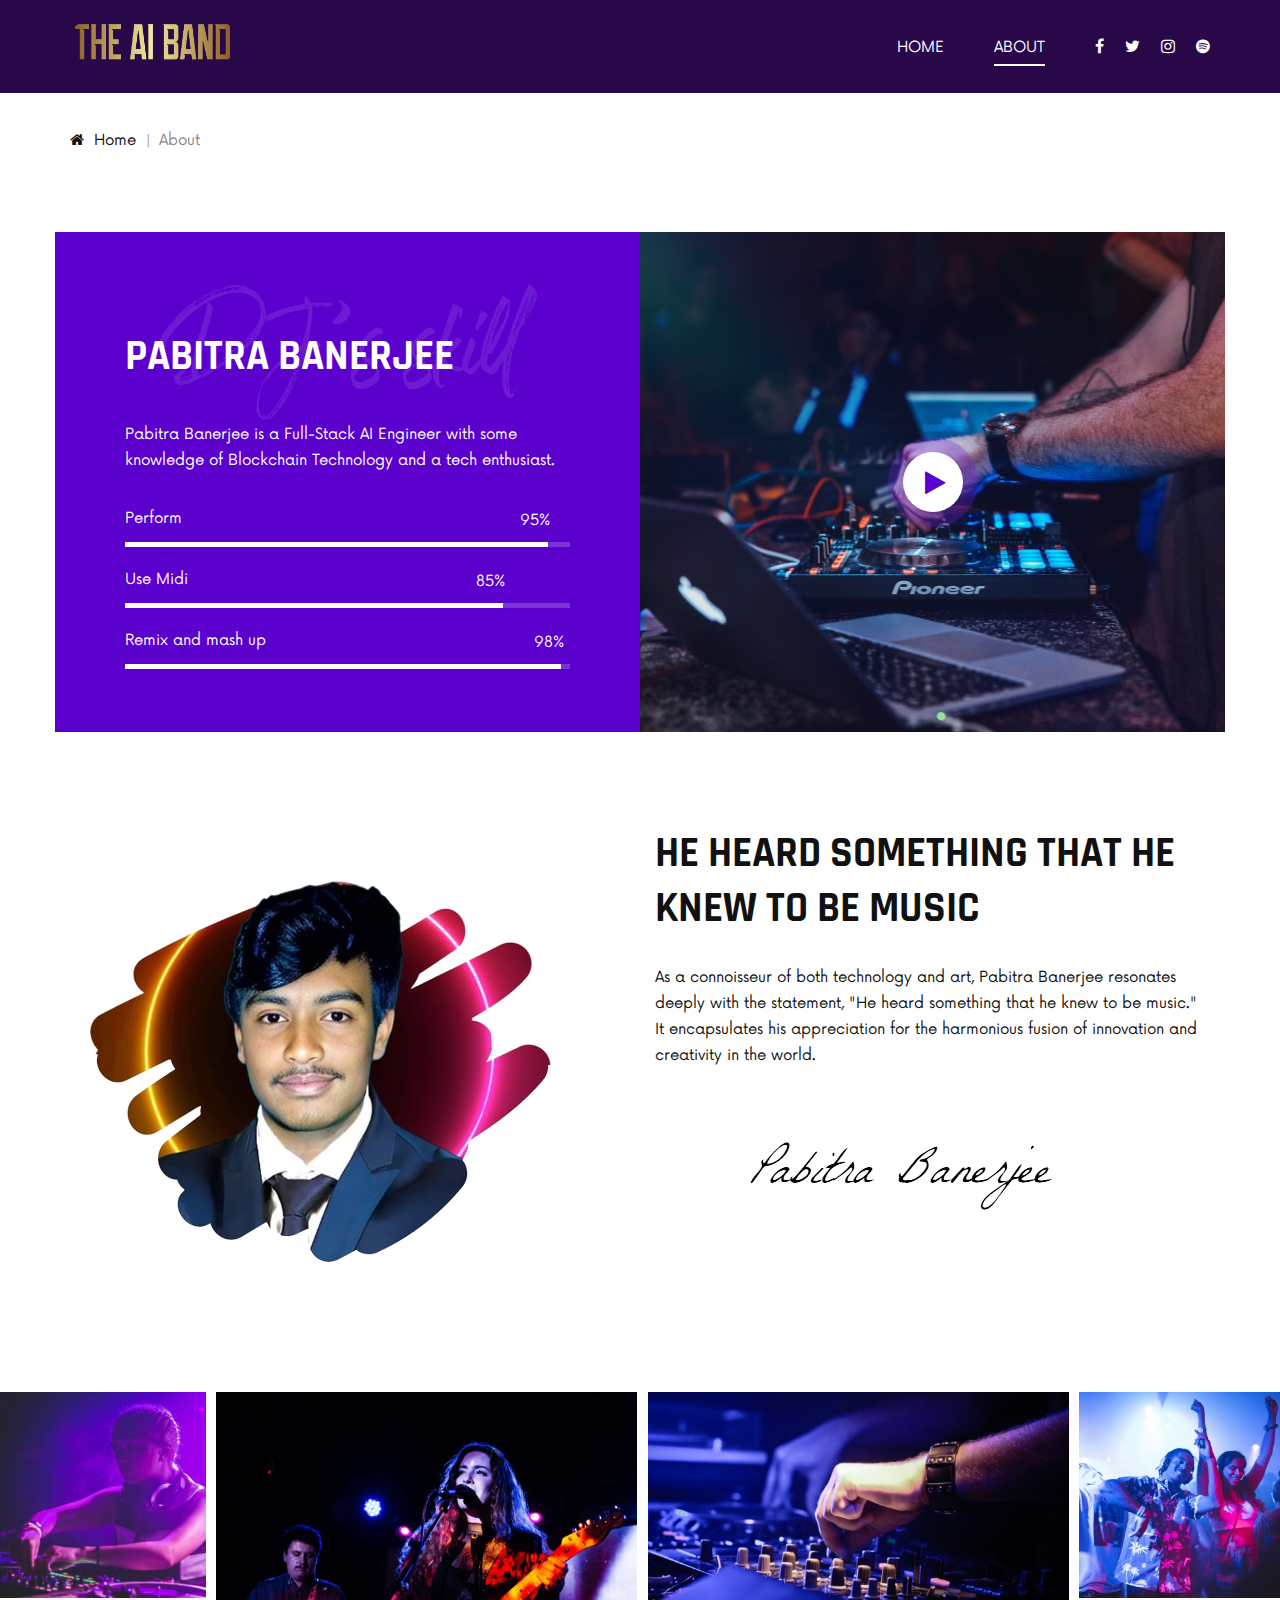
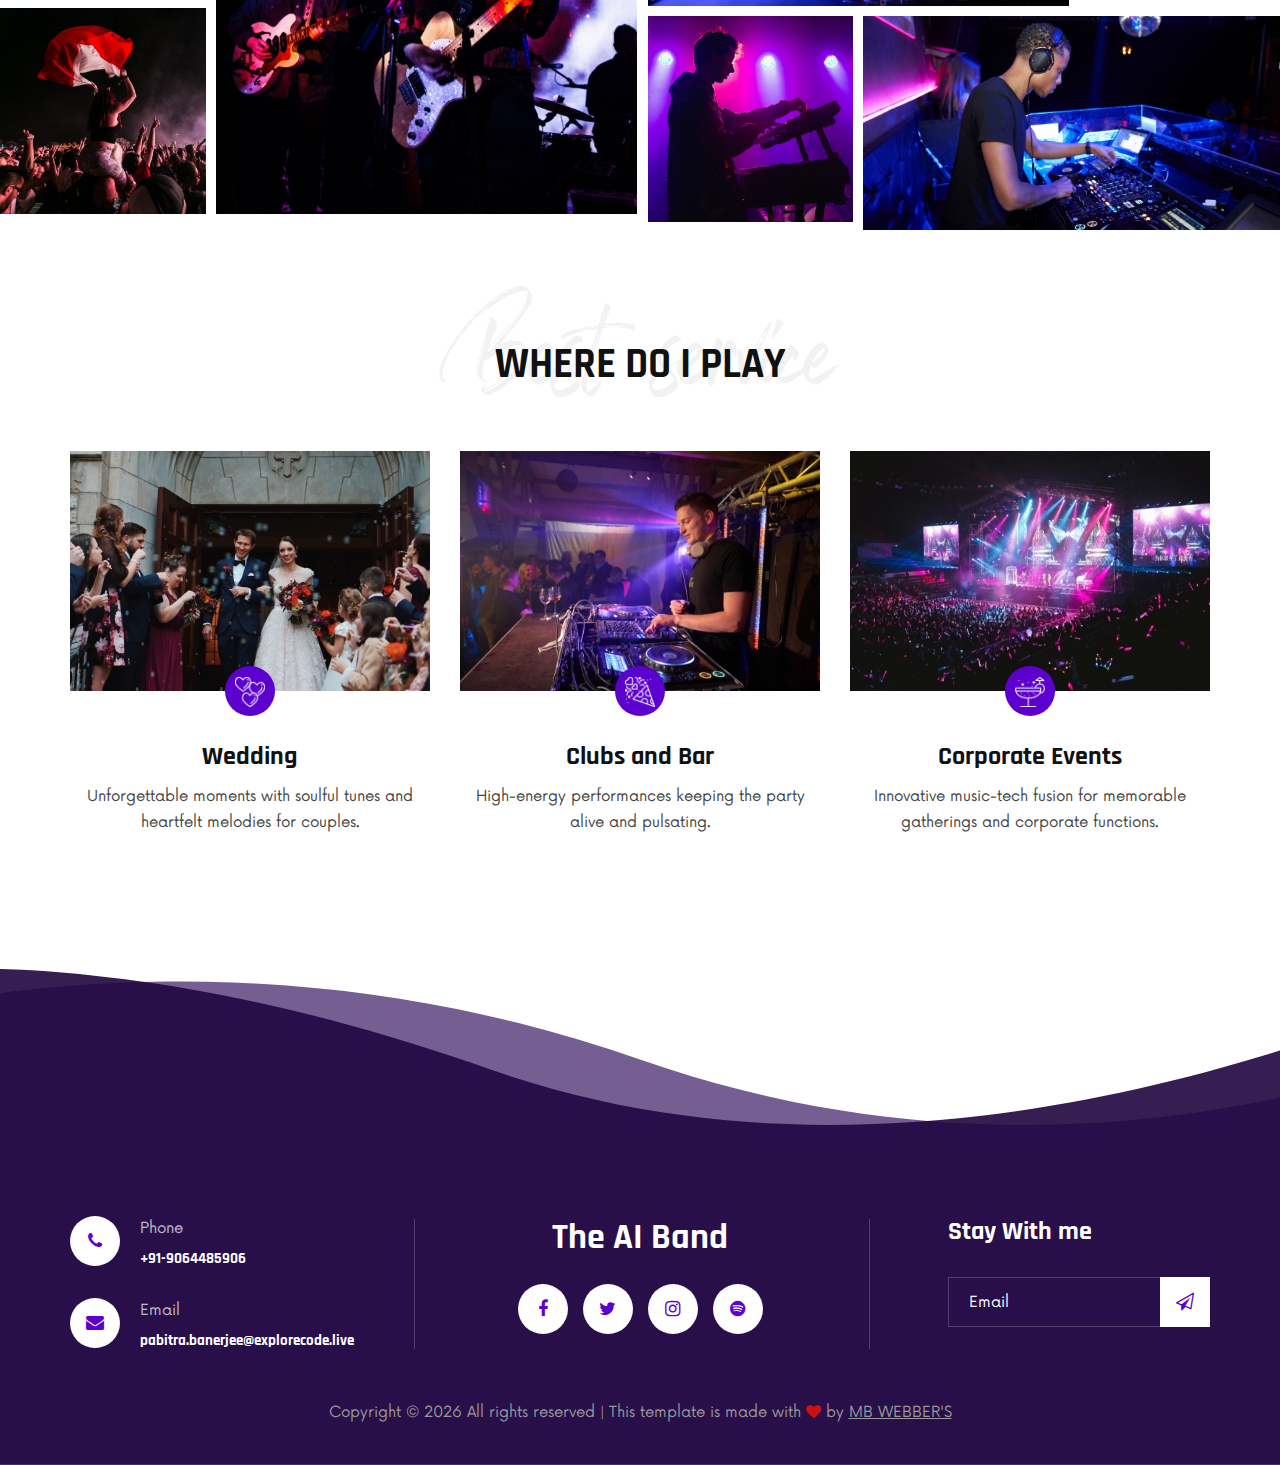
==== about.html @ d63f3b69 "initial commit" ====
<!DOCTYPE html>
<html lang="en">

<head>
    <meta charset="UTF-8">
    <meta name="description" content="The AI Band">
    <meta name="viewport" content="width=device-width, initial-scale=1.0">
    <meta http-equiv="X-UA-Compatible" content="ie=edge">
    <title>The AI Band | About</title>
    <link rel="shortcut icon" href="img/favicon.png" type="image/x-icon">

    <!-- Google Font -->
    <link href="https://fonts.googleapis.com/css2?family=Rajdhani:wght@400;500;600;700&display=swap" rel="stylesheet">

    <!-- Css Styles -->
    <link rel="stylesheet" href="css/bootstrap.min.css" type="text/css">
    <link rel="stylesheet" href="css/font-awesome.min.css" type="text/css">
    <link rel="stylesheet" href="css/barfiller.css" type="text/css">
    <link rel="stylesheet" href="css/nowfont.css" type="text/css">
    <link rel="stylesheet" href="css/rockville.css" type="text/css">
    <link rel="stylesheet" href="css/magnific-popup.css" type="text/css">
    <link rel="stylesheet" href="css/owl.carousel.min.css" type="text/css">
    <link rel="stylesheet" href="css/slicknav.min.css" type="text/css">
    <link rel="stylesheet" href="css/style.css" type="text/css">

    <!-- Meta Tags for SEO -->
    <meta name="keywords"
        content="The AI Band, music, technology, innovation, Pabitra Banerjee Songs, Pabitra Banerjee Musician, Rockstar Pabitra Banerjee, Rockstar Bhed">
    <meta name="author" content="Pabitra Banerjee">
    <meta name="robots" content="index, follow">
    <meta name="revisit-after" content="7 days">
    <meta name="language" content="English">
    <meta name="generator" content="MB WEBBER'S">
    <meta name="distribution" content="global">
    <meta name="rating" content="general">
    <meta name="referrer" content="no-referrer-when-downgrade">

    <!-- Open Graph (OG) Attributes -->
    <meta property="og:title" content="The AI Band">
    <meta property="og:description"
        content="Innovative music-tech fusion for memorable gatherings and corporate functions.">
    <meta property="og:image" content="https://pabitrabanerjee.me/The-AI-Band/images/favicon.png">
    <meta property="og:url" content="https://pabitrabanerjee.me/The-AI-Band">
    <meta property="og:type" content="website">
    <meta property="og:locale" content="en_US">
    <meta property="og:site_name" content="The AI Band">
</head>

<body>
    <!-- Page Preloder -->
    <div id="preloder">
        <div class="loader"></div>
    </div>

    <!-- Header Section Begin -->
    <header class="header header--normal">
        <div class="container">
            <div class="row">
                <div class="col-lg-2 col-md-2">
                    <div class="header__logo">
                        <a href="./index.html"><img src="img/logo.png" alt=""></a>
                    </div>
                </div>
                <div class="col-lg-10 col-md-10">
                    <div class="header__nav">
                        <nav class="header__menu mobile-menu">
                            <ul>
                                <li><a href="./index.html">Home</a></li>
                                <li class="active"><a href="./about.html">About</a></li>
                                <!-- <li><a href="./discography.html">Discography</a></li>
                                <li><a href="./tours.html">Tours</a></li>
                                <li><a href="./videos.html">Videos</a></li>
                                <li><a href="#">Pages</a>
                                    <ul class="dropdown">
                                        <li><a href="./about.html">About</a></li>
                                        <li><a href="./blog.html">Blog</a></li>
                                        <li><a href="./blog-details.html">Blog Details</a></li>
                                    </ul>
                                </li>
                                <li><a href="./contact.html">Contact</a></li> -->
                            </ul>
                        </nav>
                        <div class="header__right__social">
                            <a href="https://www.facebook.com/Journalist.Pabitra.Banerjee"><i
                                class="fa fa-facebook"></i></a>
                        <a href="https://twitter.com/FossilianBhed"><i class="fa fa-twitter"></i></a>
                        <a href="https://www.instagram.com/coderpabitra/"><i class="fa fa-instagram"></i></a>
                        <a href="https://open.spotify.com/artist/3IVD6HwQz8KIx3tqRexpqB"><i
                                class="fa fa-spotify"></i></a>
                        </div>
                    </div>
                </div>
            </div>
            <div id="mobile-menu-wrap"></div>
        </div>
    </header>
    <!-- Header Section End -->

    <!-- Breadcrumb Begin -->
    <div class="breadcrumb-option">
        <div class="container">
            <div class="row">
                <div class="col-lg-12">
                    <div class="breadcrumb__links">
                        <a href="./index.html"><i class="fa fa-home"></i> Home</a>
                        <span>About</span>
                    </div>
                </div>
            </div>
        </div>
    </div>
    <!-- Breadcrumb End -->

    <!-- Skills Section Begin -->
    <section class="skills spad">
        <div class="container">
            <div class="row">
                <div class="col-lg-6 p-0">
                    <div class="skills__content">
                        <div class="section-title">
                            <h2>Pabitra Banerjee</h2>
                            <h1>DJ’s skill</h1>
                        </div>
                        <p>Pabitra Banerjee is a Full-Stack AI Engineer with some knowledge of Blockchain Technology and
                            a tech enthusiast.</p>
                        <div class="skill__bar__item">
                            <p>Perform</p>
                            <div id="bar1" class="barfiller">
                                <span class="tip"></span>
                                <span class="fill" data-percentage="95"></span>
                            </div>
                        </div>
                        <div class="skill__bar__item">
                            <p>Use Midi</p>
                            <div id="bar2" class="barfiller">
                                <span class="tip"></span>
                                <span class="fill" data-percentage="85"></span>
                            </div>
                        </div>
                        <div class="skill__bar__item">
                            <p>Remix and mash up</p>
                            <div id="bar3" class="barfiller">
                                <span class="tip"></span>
                                <span class="fill" data-percentage="98"></span>
                            </div>
                        </div>
                    </div>
                </div>
                <div class="col-lg-6 p-0">
                    <div class="skills__video set-bg" data-setbg="img/skill-video.jpg">
                        <a href="https://www.youtube-nocookie.com/embed/jR_7gglobTk?si=3VG-N43jvxd2bKj9"
                            class="play-btn video-popup"><i class="fa fa-play"></i></a>
                    </div>
                </div>
            </div>
        </div>
    </section>
    <!-- Skills Section End -->

    <!-- About Section Begin -->
    <section class="about about--page spad">
        <div class="container">
            <div class="row">
                <div class="col-lg-6">
                    <div class="about__pic">
                        <img src="img/about/about.png" alt="">
                    </div>
                </div>
                <div class="col-lg-6">
                    <div class="about__text">
                        <div class="section-title">
                            <h2>He heard something that he knew to be music</h2>
                        </div>
                        <p>As a connoisseur of both technology and art, Pabitra Banerjee resonates deeply with the
                            statement, "He heard something that he knew to be music." It encapsulates his appreciation
                            for the harmonious fusion of innovation and creativity in the world.</p>
                        <img src="img/about/signature.png" alt="">
                    </div>
                </div>
            </div>
        </div>
    </section>
    <!-- About Section End -->

    <!-- About Pic Begin -->
    <div class="about-pic">
        <div class="container-fluid">
            <div class="row">
                <div class="col-lg-6">
                    <div class="row">
                        <div class="col-lg-4 col-md-4 col-sm-4 p-0">
                            <img src="img/about/ap-1.jpg" alt="">
                            <img src="img/about/ap-2.jpg" alt="">
                        </div>
                        <div class="col-lg-8 col-md-8 col-sm-8 p-0">
                            <img src="img/about/ap-3.jpg" alt="">
                        </div>
                    </div>
                </div>
                <div class="col-lg-6">
                    <div class="row">
                        <div class="col-lg-8 col-md-8 col-sm-8 p-0">
                            <img src="img/about/ap-4.jpg" alt="">
                        </div>
                        <div class="col-lg-4 col-md-4 col-sm-4 p-0">
                            <img src="img/about/ap-5.jpg" alt="">
                        </div>
                        <div class="col-lg-4 col-md-4 col-sm-4 p-0">
                            <img src="img/about/ap-6.jpg" alt="">
                        </div>
                        <div class="col-lg-8 col-md-8 col-sm-8 p-0">
                            <img src="img/about/ap-7.jpg" alt="">
                        </div>
                    </div>
                </div>
            </div>
        </div>
    </div>
    <!-- About Pic End -->

    <!-- About Services Section Begin -->
    <section class="about-services spad">
        <div class="container">
            <div class="row">
                <div class="col-lg-12">
                    <div class="section-title center-title">
                        <h2>WHERE DO I PLAY</h2>
                        <h1>Best service</h1>
                    </div>
                </div>
            </div>
            <div class="row">
                <div class="col-lg-4 col-md-6 col-sm-6">
                    <div class="about__services__item">
                        <div class="about__services__item__pic set-bg" data-setbg="img/services/as-1.jpg">
                            <div class="icon">
                                <img src="img/services/as-icon-1.png" alt="">
                            </div>
                        </div>
                        <div class="about__services__item__text">
                            <h4>Wedding</h4>
                            <p>Unforgettable moments with soulful tunes and heartfelt melodies for couples.</p>
                        </div>
                    </div>
                </div>
                <div class="col-lg-4 col-md-6 col-sm-6">
                    <div class="about__services__item">
                        <div class="about__services__item__pic set-bg" data-setbg="img/services/as-2.jpg">
                            <div class="icon">
                                <img src="img/services/as-icon-2.png" alt="">
                            </div>
                        </div>
                        <div class="about__services__item__text">
                            <h4>Clubs and Bar</h4>
                            <p>High-energy performances keeping the party alive and pulsating.</p>
                        </div>
                    </div>
                </div>
                <div class="col-lg-4 col-md-6 col-sm-6">
                    <div class="about__services__item">
                        <div class="about__services__item__pic set-bg" data-setbg="img/services/as-3.jpg">
                            <div class="icon">
                                <img src="img/services/as-icon-3.png" alt="">
                            </div>
                        </div>
                        <div class="about__services__item__text">
                            <h4>Corporate Events</h4>
                            <p>Innovative music-tech fusion for memorable gatherings and corporate functions.</p>
                        </div>
                    </div>
                </div>
            </div>
        </div>
    </section>
    <!-- About Services Section End -->

    <!-- Footer Section Begin -->
    <footer class="footer footer--normal spad set-bg" data-setbg="img/footer-bg.png">
        <div class="container">
            <div class="row">
                <div class="col-lg-3 col-md-6">
                    <div class="footer__address">
                        <ul>
                            <li>
                                <i class="fa fa-phone"></i>
                                <p>Phone</p>
                                <h6>+91-9064485906</h6>
                            </li>
                            <li>
                                <i class="fa fa-envelope"></i>
                                <p>Email</p>
                                <h6>pabitra.banerjee@explorecode.live</h6>
                            </li>
                        </ul>
                    </div>
                </div>
                <div class="col-lg-4 offset-lg-1 col-md-6">
                    <div class="footer__social">
                        <h2>The AI Band</h2>
                        <div class="footer__social__links">
                            <a href="https://www.facebook.com/Journalist.Pabitra.Banerjee"><i
                                class="fa fa-facebook"></i></a>
                        <a href="https://twitter.com/FossilianBhed"><i class="fa fa-twitter"></i></a>
                        <a href="https://www.instagram.com/coderpabitra/"><i class="fa fa-instagram"></i></a>
                        <a href="https://open.spotify.com/artist/3IVD6HwQz8KIx3tqRexpqB"><i
                                class="fa fa-spotify"></i></a>
                        </div>
                    </div>
                </div>
                <div class="col-lg-3 offset-lg-1 col-md-6">
                    <div class="footer__newslatter">
                        <h4>Stay With me</h4>
                        <form action="#">
                            <input type="text" placeholder="Email">
                            <button type="submit"><i class="fa fa-send-o"></i></button>
                        </form>
                    </div>
                </div>
            </div>
            <div class="footer__copyright__text">
                <p>Copyright &copy;
                    <script>document.write(new Date().getFullYear());</script> All rights reserved | This template is
                    made with <i class="fa fa-heart" aria-hidden="true"></i> by <a href="https://mbwebbers.tech"
                        target="_blank">MB WEBBER'S</a>
                </p>
            </div>
        </div>
    </footer>
    <!-- Footer Section End -->

    <!-- Js Plugins -->
    <script src="js/jquery-3.3.1.min.js"></script>
    <script src="js/bootstrap.min.js"></script>
    <script src="js/jquery.magnific-popup.min.js"></script>
    <script src="js/jquery.nicescroll.min.js"></script>
    <script src="js/jquery.barfiller.js"></script>
    <script src="js/jquery.countdown.min.js"></script>
    <script src="js/jquery.slicknav.js"></script>
    <script src="js/owl.carousel.min.js"></script>
    <script src="js/main.js"></script>

    <!-- Music Plugin -->
    <script src="js/jquery.jplayer.min.js"></script>
    <script src="js/jplayerInit.js"></script>
</body>

</html>
---- css/barfiller.css ----
.barfiller {
    width:100%;
    height:12px;
    background:#fcfcfc;
    border:1px solid #ccc;
    position:relative;
    margin-bottom:20px;
    box-shadow: inset 1px 4px 9px -6px rgba(0,0,0,.5); 
    -moz-box-shadow: inset 1px 4px 9px -6px rgba(0,0,0,.5); 
}

.barfiller .fill {
    display:block;
    position:relative;
    width:0px;
    height:100%;
    background:#333;
    z-index:1;
}

.barfiller .tipWrap {
    display:none;
}

.barfiller .tip {
    margin-top:-30px;
    padding:2px 4px;
    font-size:11px;
    color:#fff;
    left:0px;
    position:absolute;
    z-index:2;
    background: #333;
} 

.barfiller .tip:after {
    border:solid;
    border-color:rgba(0,0,0,.8) transparent;
    border-width:6px 6px 0 6px;
    content:"";
    display:block;
    position:absolute;
    left:9px;
    top:100%;
    z-index:9
}
---- css/nowfont.css ----
/* #### Generated By: http://www.cufonfonts.com #### */

@font-face {
font-family: 'Now Regular';
font-style: normal;
font-weight: normal;
src: local('Now Regular'), url('../fonts/Now-Regular.woff') format('woff');
}


@font-face {
font-family: 'Now Thin';
font-style: normal;
font-weight: normal;
src: local('Now Thin'), url('../fonts/Now-Thin.woff') format('woff');
}


@font-face {
font-family: 'Now Light';
font-style: normal;
font-weight: normal;
src: local('Now Light'), url('../fonts/Now-Light.woff') format('woff');
}


@font-face {
font-family: 'Now Medium';
font-style: normal;
font-weight: normal;
src: local('Now Medium'), url('../fonts/Now-Medium.woff') format('woff');
}


@font-face {
font-family: 'Now Bold';
font-style: normal;
font-weight: normal;
src: local('Now Bold'), url('../fonts/Now-Bold.woff') format('woff');
}


@font-face {
font-family: 'Now Black';
font-style: normal;
font-weight: normal;
src: local('Now Black'), url('../fonts/Now-Black.woff') format('woff');
}
---- css/rockville.css ----
@font-face {
font-family: 'Rockville Solid Regular';
font-style: normal;
font-weight: normal;
src: local('Rockville Solid Regular'), url('../fonts/Rockville Solid.woff') format('woff');
}
---- css/style.css ----
/******************************************************************
  Template Name: The AI Band
  Description:  The AI Band
  Author: Pabitra Banerjee
  Author URI: https://mbwebbers.tech
  Version: 1.0.0
  Created: MB WEBBER'S
******************************************************************/

/*------------------------------------------------------------------
[Table of contents]

1.  Template default CSS
	1.1	Variables
	1.2	Mixins
	1.3	Flexbox
	1.4	Reset
2.  Helper Css
3.  Header Section
4.  Hero Section
5.  Services Section
6.  Track Section
7.  Countdown Section
8.  Team Section
9.  Contact
10.  Footer Style
-------------------------------------------------------------------*/

/*----------------------------------------*/

/* Template default CSS
/*----------------------------------------*/

html,
body {
	height: 100%;
	font-family: "Now Regular";
	-webkit-font-smoothing: antialiased;
}

h1,
h2,
h3,
h4,
h5,
h6 {
	margin: 0;
	color: #111111;
	font-weight: 400;
	font-family: "Rajdhani", sans-serif;
}

h1 {
	font-size: 70px;
}

h2 {
	font-size: 36px;
}

h3 {
	font-size: 30px;
}

h4 {
	font-size: 24px;
}

h5 {
	font-size: 18px;
}

h6 {
	font-size: 16px;
}

p {
	font-size: 15px;
	font-family: "Now Regular";
	color: #444444;
	font-weight: 400;
	line-height: 26px;
	margin: 0 0 15px 0;
}

img {
	max-width: 100%;
}

input:focus,
select:focus,
button:focus,
textarea:focus {
	outline: none;
}

a:hover,
a:focus {
	text-decoration: none;
	outline: none;
	color: #ffffff;
}

ul,
ol {
	padding: 0;
	margin: 0;
}

/*---------------------
  Helper CSS
-----------------------*/

.section-title {
	margin-bottom: 40px;
	position: relative;
	z-index: 1;
}

.section-title.center-title {
	text-align: center;
}

.section-title h2 {
	font-size: 42px;
	color: #111111;
	font-weight: 700;
	text-transform: uppercase;
}

.section-title h1 {
	font-size: 100px;
	color: #f2f2f2;
	font-family: "Rockville Solid Regular";
	position: absolute;
	left: 0;
	top: -45px;
	width: 100%;
	z-index: -1;
}

.set-bg {
	background-repeat: no-repeat;
	background-size: cover;
	background-position: top center;
}

.spad {
	padding-top: 100px;
	padding-bottom: 100px;
}

.text-white h1,
.text-white h2,
.text-white h3,
.text-white h4,
.text-white h5,
.text-white h6,
.text-white p,
.text-white span,
.text-white li,
.text-white a {
	color: #fff;
}

/* buttons */

.primary-btn {
	display: inline-block;
	font-size: 15px;
	text-transform: uppercase;
	padding: 14px 25px 12px;
	color: #ffffff;
	background: #5c00ce;
	letter-spacing: 2px;
}

.primary-btn.border-btn {
	background: transparent;
	border: 2px solid #5c00ce;
	color: #111111;
}

.site-btn {
	font-size: 15px;
	color: #ffffff;
	background: #5c00ce;
	font-weight: 700;
	letter-spacing: 2px;
	border: none;
	text-transform: uppercase;
	display: inline-block;
	padding: 14px 30px;
	width: 100%;
}

/* Preloder */

#preloder {
	position: fixed;
	width: 100%;
	height: 100%;
	top: 0;
	left: 0;
	z-index: 999999;
	background: #000;
}

.loader {
	width: 40px;
	height: 40px;
	position: absolute;
	top: 50%;
	left: 50%;
	margin-top: -13px;
	margin-left: -13px;
	border-radius: 60px;
	animation: loader 0.8s linear infinite;
	-webkit-animation: loader 0.8s linear infinite;
}

@keyframes loader {
	0% {
		-webkit-transform: rotate(0deg);
		transform: rotate(0deg);
		border: 4px solid #f44336;
		border-left-color: transparent;
	}
	50% {
		-webkit-transform: rotate(180deg);
		transform: rotate(180deg);
		border: 4px solid #673ab7;
		border-left-color: transparent;
	}
	100% {
		-webkit-transform: rotate(360deg);
		transform: rotate(360deg);
		border: 4px solid #f44336;
		border-left-color: transparent;
	}
}

@-webkit-keyframes loader {
	0% {
		-webkit-transform: rotate(0deg);
		border: 4px solid #f44336;
		border-left-color: transparent;
	}
	50% {
		-webkit-transform: rotate(180deg);
		border: 4px solid #673ab7;
		border-left-color: transparent;
	}
	100% {
		-webkit-transform: rotate(360deg);
		border: 4px solid #f44336;
		border-left-color: transparent;
	}
}

/*---------------------
  Header
-----------------------*/

.header {
	background: rgba(42, 1, 74, 0.5);
	position: absolute;
	left: 0;
	top: 0;
	width: 100%;
	z-index: 9;
}

.header.header--normal {
	position: relative;
	background: #290849;
}

.header__logo {
	padding: 20px 0 25px;
}

.header__logo a {
	display: inline-block;
}

.logo-name {
    max-width: 100%; /* Ensures the image does not exceed its original size */
    height: auto; /* Allows the image height to adjust proportionally to the width */
}

/* Media query for screens smaller than 768px (typical tablets and mobile phones) */
@media only screen and (max-width: 768px) {
    .logo-name {
        /* Adjust the image size for smaller screens */
        max-width: 80%;
    }
}

/* Media query for screens smaller than 576px (typical mobile phones) */
@media only screen and (max-width: 576px) {
    .logo-name {
        /* Further adjust the image size for even smaller screens */
        max-width: 60%;
    }
}

.header__nav {
	text-align: right;
}

.header__menu {
	padding: 31px 0 27px;
	display: inline-block;
	margin-right: 45px;
}

.header__menu ul li {
	list-style: none;
	display: inline-block;
	margin-right: 45px;
	position: relative;
}

.header__menu ul li.active a:after {
	opacity: 1;
}

.header__menu ul li:hover a:after {
	opacity: 1;
}

.header__menu ul li:hover .dropdown {
	top: 34px;
	opacity: 1;
	visibility: visible;
}

.header__menu ul li:last-child {
	margin-right: 0;
}

.header__menu ul li .dropdown {
	position: absolute;
	left: 0;
	top: 56px;
	width: 150px;
	background: #111111;
	text-align: left;
	padding: 2px 0;
	z-index: 9;
	opacity: 0;
	visibility: hidden;
	-webkit-transition: all, 0.3s;
	-o-transition: all, 0.3s;
	transition: all, 0.3s;
}

.header__menu ul li .dropdown li {
	display: block;
	margin-right: 0;
}

.header__menu ul li .dropdown li a {
	font-size: 14px;
	color: #ffffff;
	font-weight: 400;
	padding: 8px 20px;
	text-transform: capitalize;
}

.header__menu ul li .dropdown li a:after {
	display: none;
}

.header__menu ul li a {
	font-size: 15px;
	text-transform: uppercase;
	color: #ffffff;
	display: block;
	padding: 6px 0;
	position: relative;
}

.header__menu ul li a:after {
	position: absolute;
	left: 0;
	bottom: 0;
	width: 100%;
	height: 2px;
	background: #ffffff;
	content: "";
	-webkit-transition: all, 0.5s;
	-o-transition: all, 0.5s;
	transition: all, 0.5s;
	opacity: 0;
}

.header__right__social {
	display: inline-block;
}

.header__right__social a {
	display: inline-block;
	font-size: 16px;
	color: #ffffff;
	margin-right: 16px;
}

.header__right__social a:last-child {
	margin-right: 0;
}

.slicknav_menu {
	display: none;
}

/*---------------------
  Hero
-----------------------*/

.hero {
	padding-top: 400px;
	padding-bottom: 295px;
	position: relative;
}

.hero__text {
	text-align: center;
}

.hero__text span {
	color: #ffffff;
	text-transform: uppercase;
	letter-spacing: 6px;
}

.hero__text h1 {
	font-size: 110px;
	font-family: "Rockville Solid Regular";
	color: #ffffff;
	margin-bottom: 20px;
	margin-top: 22px;
}

.hero__text p {
	color: #ffffff;
	margin-bottom: 20px;
}

.hero__text .play-btn {
	font-size: 26px;
	color: #5c00ce;
	height: 90px;
	width: 90px;
	border-radius: 50%;
	background: rgba(255, 255, 255, 0.3);
	display: inline-block;
	line-height: 90px;
	text-align: center;
	position: relative;
	z-index: 1;
}

.hero__text .play-btn i {
	position: relative;
	top: 2px;
	left: 2px;
}

.hero__text .play-btn:after {
	position: absolute;
	left: 15px;
	top: 15px;
	height: 60px;
	width: 60px;
	background: #ffffff;
	border-radius: 50%;
	content: "";
	z-index: -1;
}

.linear__icon {
	position: absolute;
	left: 50%;
	bottom: 0;
	margin-left: -16px;
	-webkit-animation: mymove 0.5s infinite alternate;
	animation: mymove 0.5s infinite alternate;
}

.linear__icon i {
	font-size: 50px;
	color: #5c00ce;
}

@-webkit-keyframes mymove {
	0% {
		bottom: 0;
	}
	100% {
		bottom: -10px;
	}
}

@keyframes mymove {
	0% {
		bottom: 0;
	}
	100% {
		bottom: -10px;
	}
}

/*---------------------
  Events
-----------------------*/

.event {
	padding-bottom: 60px;
}

.event .section-title {
	margin-bottom: 10px;
	position: relative;
}

.event .section-title:after {
	position: absolute;
	right: 46px;
	top: 25px;
	height: 2px;
	width: 775px;
	background: rgba(225, 225, 225, 0.3);
	content: "";
	z-index: -1;
}

.event__slider .col-lg-4 {
	max-width: 100%;
}

.event__slider.owl-carousel .owl-stage-outer {
	padding-top: 30px;
	padding-bottom: 40px;
}

.event__slider.owl-carousel .owl-nav {
	position: absolute;
	right: 15px;
	top: -50px;
}

.event__slider.owl-carousel .owl-nav button {
	font-size: 22px;
	color: #111111;
	opacity: 0.5;
	margin-right: 10px;
}

.event__slider.owl-carousel .owl-nav button:last-child {
	margin-right: 0;
}

.event__item {
	-webkit-box-shadow: 0px 3px 15px rgba(22, 41, 124, 0.1);
	box-shadow: 0px 3px 15px rgba(22, 41, 124, 0.1);
}

.event__item__pic {
	height: 360px;
	position: relative;
}

.event__item__pic .tag-date {
	position: absolute;
	left: 0;
	bottom: -21px;
	width: 100%;
	text-align: center;
}

.event__item__pic .tag-date span {
	font-size: 15px;
	color: #ffffff;
	display: inline-block;
	background: #5c00ce;
	padding: 12px 8px 9px 20px;
}

.event__item__text {
	text-align: center;
	padding: 45px 10px 25px;
}

.event__item__text h4 {
	font-size: 26px;
	font-weight: 700;
	color: #111111;
	margin-bottom: 10px;
}

.event__item__text p {
	color: #888888;
	margin-bottom: 0;
}

.event__item__text p i {
	color: #5c00ce;
	margin-right: 8px;
	font-size: 17px;
}

/*---------------------
  Track
-----------------------*/

.track {
	padding-top: 120px;
	padding-bottom: 40px;
	overflow: hidden;
}

.track .section-title {
	margin-bottom: 105px;
}

.track__content {
	height: 502px;
	overflow-y: auto;
}

.track__all {
	text-align: right;
	margin-bottom: 100px;
}

.jp-play {
	position: relative;
	height: 50px;
	width: 50px;
	background: transparent;
	border: 2px solid #e1e1e1;
	border-radius: 50%;
}

.jp-play:after {
	position: absolute;
	display: block;
	left: 17px;
	top: 12px;
	width: 16px;
	height: 20px;
	background: url(../img/play-default.png);
	content: "";
}

.jp-state-playing .jp-play {
	background: #5c00ce !important;
	border-color: #5c00ce !important;
}

.jp-state-playing .jp-play:after {
	background: url(../img/pause.png) !important;
	left: 15px;
	top: 12px;
}

.jp-audio .jp-play:focus {
	background: #5c00ce !important;
	border-color: #5c00ce !important;
}

.jp-audio .jp-play:focus:after {
	background: url(../img/play.png);
}

.jp-seek-bar>div {
	height: 5px;
	background: #e1e1e1;
	cursor: pointer;
	width: 245px;
}

.player_bars {
	width: 350px;
	display: table;
	padding-left: 50px;
	position: relative;
	padding-top: 25px;
	float: left;
	margin-right: 30px;
}

.jp-play-bar {
	position: relative;
	height: 100%;
	background: #5c00ce;
	overflow: visible !important;
}

.jp-current-time {
	font-size: 15px;
	color: #111111;
	position: absolute;
	left: -50px;
	top: -9px;
}

.jp-duration {
	font-size: 15px;
	color: #111111;
	position: absolute;
	right: 0;
	top: 16px;
}

.player_controls_box {
	width: 50px;
	float: left;
	margin-right: 20px;
}

.jp-mute {
	font-size: 18px;
	border: none;
	background: none;
	color: #111111;
	position: absolute;
	left: 0;
	top: 13px;
}

.jp-volume-bar {
	height: 5px;
	width: 70px;
	background: #e1e1e1;
	cursor: pointer;
}

.jp-volume-bar-value {
	background: #5c00ce;
	height: 100%;
}

.jp-volume-controls {
	position: relative;
	width: 95px;
	float: left;
	padding-left: 30px;
	padding-top: 25px;
}

.single_player_container {
	overflow: hidden;
	margin-bottom: 40px;
}

.single_player_container:last-child {
	margin-bottom: 0;
}

.single_player_container h4 {
	font-size: 26px;
	color: #111111;
	font-weight: 700;
	margin-bottom: 20px;
	text-transform: uppercase;
}

.track__pic {
	position: relative;
	z-index: 1;
}

.track__pic:after {
	position: absolute;
	left: 0;
	top: 0;
	width: 100%;
	height: 100%;
	background: #f5f5f5;
	content: "";
	z-index: -1;
}

.track__pic img {
	position: relative;
	top: -50px;
	width: calc(100% - 40px);
	margin-left: 40px;
	height: 502px;
}

/*---------------------
  Youtube
-----------------------*/

.youtube {
	padding-bottom: 50px;
}

.youtube .section-title {
	text-align: center;
}

.youtube .section-title h1 {
	font-size: 90px;
}

.youtube__item {
	-webkit-transition: all, 0.3s;
	-o-transition: all, 0.3s;
	transition: all, 0.3s;
	margin-bottom: 30px;
}

.youtube__item:hover {
	-webkit-box-shadow: 0px 3px 30px rgba(22, 41, 124, 0.1);
	box-shadow: 0px 3px 30px rgba(22, 41, 124, 0.1);
}

.youtube__item__pic {
	height: 240px;
	display: -webkit-box;
	display: -ms-flexbox;
	display: flex;
	-webkit-box-align: center;
	-ms-flex-align: center;
	align-items: center;
	-webkit-box-pack: center;
	-ms-flex-pack: center;
	justify-content: center;
}

.youtube__item__pic .play-btn {
	font-size: 16px;
	color: #5c00ce;
	height: 60px;
	width: 60px;
	border-radius: 50%;
	background: rgba(255, 255, 255, 0.3);
	display: inline-block;
	line-height: 60px;
	text-align: center;
	position: relative;
	z-index: 1;
}

.youtube__item__pic .play-btn i {
	position: relative;
	top: 2px;
	left: 2px;
}

.youtube__item__pic .play-btn:after {
	position: absolute;
	left: 10px;
	top: 10px;
	height: 40px;
	width: 40px;
	background: #ffffff;
	border-radius: 50%;
	content: "";
	z-index: -1;
}

.youtube__item__text {
	padding: 25px 30px 20px 20px;
	background: #ffffff;
}

.youtube__item__text h4 {
	font-size: 26px;
	color: #111111;
	line-height: 34px;
	font-weight: 700;
}

/*---------------------
  Countdown
-----------------------*/

.countdown {
	padding-bottom: 560px;
}

.countdown.countdown--page {
	padding-top: 150px;
	padding-bottom: 150px;
}

.countdown__text {
	text-align: center;
	margin-bottom: 36px;
}

.countdown__text h1 {
	font-size: 90px;
	color: #ffffff;
	font-family: "Rockville Solid Regular";
	color: #ffffff;
	margin-bottom: 25px;
}

.countdown__text h4 {
	font-size: 26px;
	font-family: "Now Regular";
	color: #ffffff;
	text-transform: uppercase;
	letter-spacing: 4px;
}

.countdown__timer {
	text-align: center;
	margin-bottom: 30px;
}

.countdown__item {
	display: inline-block;
	margin-right: 80px;
	margin-bottom: 30px;
}

.countdown__item:last-child {
	margin-right: 0;
}

.countdown__item span {
	font-size: 90px;
	font-family: "Rajdhani", sans-serif;
	font-weight: 700;
	color: #ffffff;
	display: block;
	line-height: 100px;
}

.countdown__item p {
	color: #ffffff;
	letter-spacing: 4px;
	text-transform: uppercase;
	margin-bottom: 0;
}

.buy__tickets {
	text-align: center;
}

/*---------------------
  Discography
-----------------------*/

.discography {
	padding-bottom: 40px;
	padding-top: 120px;
	overflow: hidden;
}

.discography .section-title {
	margin-bottom: 90px;
}

.discography__item {
	margin-bottom: 45px;
	-webkit-box-shadow: 0px 5px 10px rgba(22, 41, 124, 0.1);
	box-shadow: 0px 5px 10px rgba(22, 41, 124, 0.1);
}

.discography__item__pic img {
	min-width: 100%;
}

.discography__item__text {
	padding: 25px 30px 35px;
	text-align: center;
}

.discography__item__text span {
	font-size: 18px;
	color: #5c00ce;
	font-weight: 700;
}

.discography__item__text h4 {
	font-size: 22px;
	text-transform: uppercase;
	color: #111111;
	margin-top: 10px;
	margin-bottom: 25px;
}

.discography__item__text a {
	display: inline-block;
	margin-right: 10px;
}

.discography__item__text a:last-child {
	margin-right: 0;
}

.pagination__links {
	text-align: center;
	padding-top: 10px;
}

.pagination__links.blog__pagination {
	text-align: left;
}

.pagination__links a {
	display: inline-block;
	font-size: 15px;
	color: #111111;
	text-transform: uppercase;
	letter-spacing: 2px;
	background: #f2f2f2;
	-webkit-transition: all, 0.3s;
	-o-transition: all, 0.3s;
	transition: all, 0.3s;
	margin-right: 6px;
	margin-bottom: 5px;
	padding: 14px 22px 12px;
}

.pagination__links a:last-child {
	margin-right: 0;
}

.pagination__links a:hover {
	background: #290849;
	color: #ffffff;
}

/*---------------------
  Footer
-----------------------*/

.footer {
	padding-top: 300px;
	padding-bottom: 60px;
	margin-top: -547px;
	height: 549px;
}

.footer.footer--normal {
	margin-top: 0;
}

.footer__address {
	margin-bottom: 50px;
}

.footer__address ul li {
	list-style: none;
	padding-left: 70px;
	position: relative;
	margin-bottom: 30px;
}

.footer__address ul li:last-child {
	margin-bottom: 0;
}

.footer__address ul li i {
	font-size: 18px;
	color: #5c00ce;
	height: 50px;
	width: 50px;
	background: #ffffff;
	border-radius: 50%;
	line-height: 50px;
	text-align: center;
	position: absolute;
	left: 0;
	top: 0;
}

.footer__address ul li p {
	color: #ffffff;
	opacity: 0.7;
	margin-bottom: 8px;
}

.footer__address ul li h6 {
	font-size: 15px;
	font-weight: 700;
	color: #ffffff;
}

.footer__social {
	text-align: center;
	position: relative;
	margin-bottom: 50px;
}

.footer__social::before {
	position: absolute;
	left: -46px;
	top: 3px;
	width: 1px;
	height: 130px;
	background: rgba(255, 255, 255, 0.2);
	content: "";
}

.footer__social::after {
	position: absolute;
	right: -50px;
	top: 3px;
	width: 1px;
	height: 130px;
	background: rgba(255, 255, 255, 0.2);
	content: "";
}

.footer__social h2 {
	color: #ffffff;
	font-weight: 700;
	margin-bottom: 25px;
}

.footer__social .footer__social__links a {
	font-size: 18px;
	color: #5c00ce;
	height: 50px;
	width: 50px;
	background: #ffffff;
	border-radius: 50%;
	line-height: 50px;
	text-align: center;
	display: inline-block;
	margin-right: 10px;
}

.footer__social .footer__social__links a:last-child {
	margin-right: 0;
}

.footer__newslatter {
	margin-bottom: 50px;
}

.footer__newslatter h4 {
	font-size: 26px;
	color: #ffffff;
	font-weight: 700;
	margin-bottom: 30px;
}

.footer__newslatter form {
	position: relative;
}

.footer__newslatter form input {
	height: 50px;
	font-size: 15px;
	color: #ffffff;
	width: 100%;
	background: transparent;
	border: 1px solid rgba(255, 255, 255, 0.2);
	padding-left: 20px;
}

.footer__newslatter form input::-webkit-input-placeholder {
	color: #ffffff;
}

.footer__newslatter form input::-moz-placeholder {
	color: #ffffff;
}

.footer__newslatter form input:-ms-input-placeholder {
	color: #ffffff;
}

.footer__newslatter form input::-ms-input-placeholder {
	color: #ffffff;
}

.footer__newslatter form input::placeholder {
	color: #ffffff;
}

.footer__newslatter form button {
	font-size: 18px;
	color: #5c00ce;
	position: absolute;
	right: 0;
	top: 0;
	height: 100%;
	padding: 0 16px;
	background: #ffffff;
	border: none;
}

.footer__copyright__text {
	text-align: center;
}

.footer__copyright__text p {
	color: #999999;
}

.footer__copyright__text a {
	color: #999999;
	text-decoration: underline;
}

.footer__copyright__text a:hover {
	color: #5c00ce;
}

.footer__copyright__text i {
	color: #c11;
}

/*---------------------
  Breadcrumb
-----------------------*/

.breadcrumb-option {
	padding-top: 35px;
}

.breadcrumb__links a {
	font-size: 15px;
	color: #111111;
	margin-right: 18px;
	display: inline-block;
	position: relative;
}

.breadcrumb__links a:after {
	position: absolute;
	right: -14px;
	top: 0;
	content: "|";
	color: #888888;
}

.breadcrumb__links a i {
	margin-right: 5px;
}

.breadcrumb__links span {
	font-size: 15px;
	color: #888888;
	display: inline-block;
}

/*---------------------
  About
-----------------------*/

.about {
	padding-top: 0;
}

.about.about--page {
	padding-top: 80px;
	padding-bottom: 80px;
}

.about.about--page .section-title {
	margin-bottom: 28px;
}

.about.about--page .section-title h2 {
	line-height: 55px;
}

.about.about--page .about__text {
	padding-top: 15px;
}

.about.about--page .about__text p {
	color: #111111;
}

.about__text {
	padding-top: 110px;
}

.about__text p {
	margin-bottom: 35px;
}

/*---------------------
  Skills
-----------------------*/

.skills {
	padding-bottom: 0;
	padding-top: 80px;
}

.skills__content {
	background: #5c00ce;
	height: 500px;
	padding: 100px 70px 60px;
}

.skills__content .section-title h2 {
	color: #ffffff;
}

.skills__content .section-title h1 {
	color: #ffffff;
	opacity: 0.1;
	text-align: center;
}

.skills__content p {
	color: #ffffff;
	margin-bottom: 32px;
}

.skill__bar__item {
	margin-bottom: 20px;
}

.skill__bar__item p {
	font-size: 15px;
	font-weight: 500;
	color: #ffffff;
	margin-bottom: 10px;
}

.skill__bar__item .barfiller {
	width: 100%;
	height: 5px;
	background: rgba(255, 255, 255, 0.2);
	border: none;
	margin-bottom: 0;
	-webkit-box-shadow: none;
	box-shadow: none;
}

.skill__bar__item .barfiller .tip {
	margin-top: -32px;
	padding: 0;
	font-size: 15px;
	color: #fff;
	background: transparent;
}

.skill__bar__item .barfiller .tip:after {
	display: none;
}

.skills__video {
	height: 500px;
	display: -webkit-box;
	display: -ms-flexbox;
	display: flex;
	-webkit-box-align: center;
	-ms-flex-align: center;
	align-items: center;
	-webkit-box-pack: center;
	-ms-flex-pack: center;
	justify-content: center;
}

.skills__video .play-btn {
	font-size: 26px;
	color: #5c00ce;
	height: 90px;
	width: 90px;
	border-radius: 50%;
	background: rgba(117, 31, 221, 0.3);
	display: inline-block;
	line-height: 90px;
	text-align: center;
	position: relative;
	z-index: 1;
}

.skills__video .play-btn i {
	position: relative;
	top: 2px;
	left: 2px;
}

.skills__video .play-btn:after {
	position: absolute;
	left: 15px;
	top: 15px;
	height: 60px;
	width: 60px;
	background: #ffffff;
	border-radius: 50%;
	content: "";
	z-index: -1;
}

/*---------------------
  About Pic
-----------------------*/

.about-pic {
	overflow: hidden;
}

.about-pic .container-fluid {
	padding-right: 0;
}

.about-pic img {
	min-width: 100%;
	margin-bottom: 10px;
	padding-right: 10px;
}

/*---------------------
  About Services
-----------------------*/

.about-services {
	padding-bottom: 50px;
}

.about-services .section-title {
	margin-bottom: 60px;
}

.about__services__item {
	-webkit-transition: all, 0.3s;
	-o-transition: all, 0.3s;
	transition: all, 0.3s;
}

.about__services__item:hover {
	-webkit-box-shadow: 0px 3px 30px rgba(22, 41, 124, 0.1);
	box-shadow: 0px 3px 30px rgba(22, 41, 124, 0.1);
}

.about__services__item__pic {
	height: 240px;
	position: relative;
}

.about__services__item__pic .icon {
	height: 50px;
	width: 50px;
	background: #5c00ce;
	border-radius: 50%;
	line-height: 50px;
	text-align: center;
	position: absolute;
	left: 0;
	right: 0;
	margin: 0 auto;
	bottom: -25px;
}

.about__services__item__text {
	text-align: center;
	padding: 50px 10px 30px;
}

.about__services__item__text h4 {
	font-size: 26px;
	color: #111111;
	font-weight: 700;
	margin-bottom: 12px;
}

.about__services__item__text p {
	margin-bottom: 0;
}

/*---------------------
  Feature
-----------------------*/

.feature {
	padding-bottom: 70px;
}

.feature.feature--about .section-title span {
	color: #0071e4;
}

.feature.feature--about .feature__item {
	background: #f5f5f5;
}

.feature.feature--about .feature__item h5 {
	color: #111111;
}

.feature__text {
	padding-top: 80px;
}

.feature__text .section-title {
	margin-bottom: 20px;
}

.feature__text p {
	margin-bottom: 26px;
}

.feature__item {
	background: #0c2b4b;
	text-align: center;
	padding: 40px 10px 35px;
	margin-bottom: 30px;
}

.feature__item.right-column {
	margin-top: 120px;
}

.feature__item h5 {
	font-weight: 700;
	text-transform: uppercase;
	color: #ffffff;
	margin-top: 25px;
}

/*---------------------
  Services
-----------------------*/

.services {
	overflow: hidden;
}

.services__left {
	height: 640px;
	display: -webkit-box;
	display: -ms-flexbox;
	display: flex;
	-webkit-box-align: center;
	-ms-flex-align: center;
	align-items: center;
	-webkit-box-pack: center;
	-ms-flex-pack: center;
	justify-content: center;
}

.services__left .play-btn {
	font-size: 26px;
	color: #ffffff;
	height: 90px;
	width: 90px;
	border-radius: 50%;
	background: -webkit-gradient(linear, left top, right top, from(rgba(127, 0, 173, 0.3)), to(rgba(93, 0, 206, 0.3)));
	background: -o-linear-gradient(left, rgba(127, 0, 173, 0.3), rgba(93, 0, 206, 0.3));
	background: linear-gradient(to right, rgba(127, 0, 173, 0.3), rgba(93, 0, 206, 0.3));
	display: inline-block;
	line-height: 90px;
	text-align: center;
	position: relative;
	z-index: 1;
}

.services__left .play-btn i {
	position: relative;
	top: 2px;
	left: 2px;
}

.services__left .play-btn:after {
	position: absolute;
	left: 15px;
	top: 15px;
	height: 60px;
	width: 60px;
	background: -webkit-gradient(linear, left top, right top, from(#7E00AD), to(#5C00CE));
	background: -o-linear-gradient(left, #7E00AD, #5C00CE);
	background: linear-gradient(to right, #7E00AD, #5C00CE);
	border-radius: 50%;
	content: "";
	z-index: -1;
}

.services__list {
	margin: 0;
}

.service__item {
	background: #5c00ce;
	height: 320px;
	padding: 70px 40px 40px 70px;
}

.service__item.deep-bg {
	background: #5400BC;
}

.service__item h4 {
	font-size: 26px;
	color: #ffffff;
	font-weight: 700;
	margin-top: 25px;
	margin-bottom: 10px;
}

.service__item p {
	color: #ffffff;
	margin-bottom: 0;
}

/*---------------------
  Tours
-----------------------*/

.tours {
	padding-top: 150px;
	padding-bottom: 60px;
}

.tours__item__text {
	padding-right: 30px;
	margin-bottom: 100px;
}

.tours__item__text.tours__item__text--right {
	padding-left: 30px;
	padding-right: 0;
}

.tours__item__text h2 {
	font-size: 42px;
	color: #111111;
	text-transform: uppercase;
	margin-bottom: 24px;
}

.tours__item__text .tours__text__widget {
	overflow: hidden;
	border-bottom: 2px solid #f2f2f2;
	padding-bottom: 38px;
}

.tours__item__text .tours__text__widget ul {
	float: left;
}

.tours__item__text .tours__text__widget ul li {
	list-style: none;
	font-size: 15px;
	color: #111111;
	padding-left: 35px;
	position: relative;
	margin-bottom: 10px;
}

.tours__item__text .tours__text__widget ul li:last-child {
	margin-bottom: 0;
}

.tours__item__text .tours__text__widget ul li i {
	color: #5c00ce;
	position: absolute;
	left: 0;
	top: 3px;
}

.tours__item__text .tours__text__widget ul li span {
	display: inline-block;
	padding-right: 8px;
	position: relative;
	margin-right: 5px;
}

.tours__item__text .tours__text__widget ul li span:last-child {
	padding-right: 0;
	margin-right: 0;
}

.tours__item__text .tours__text__widget ul li span:last-child:after {
	display: none;
}

.tours__item__text .tours__text__widget ul li span:after {
	position: absolute;
	right: 0;
	top: 0;
	content: "|";
}

.tours__item__text .tours__text__widget .price {
	font-size: 18px;
	color: #ffffff;
	font-weight: 700;
	display: inline-block;
	padding: 14px 25px 12px 30px;
	background: #5c00ce;
	float: right;
}

.tours__item__text .tours__text__desc {
	padding-top: 40px;
	margin-bottom: 65px;
}

.tours__item__text .tours__text__desc p {
	color: #111111;
	margin-bottom: 20px;
}

.tours__item__text .tours__text__desc p:last-child {
	margin-bottom: 0;
}

.tours__item__pic {
	position: relative;
	z-index: 1;
	padding-right: 50px;
	margin-bottom: 110px;
	padding-left: 30px;
}

.tours__item__pic.tours__item__pic--left {
	padding-left: 50px;
	padding-right: 0;
}

.tours__item__pic.tours__item__pic--left:after {
	left: 0;
}

.tours__item__pic.tours__item__pic--last {
	margin-bottom: 0;
}

.tours__item__pic:after {
	position: absolute;
	left: 50px;
	top: -50px;
	width: calc(100% - 50px);
	height: 100%;
	border: 20px solid rgba(9, 53, 247, 0.1);
	content: "";
	z-index: -1;
}

.tours__item__pic img {
	min-width: 100%;
}

/*---------------------
  Videos
-----------------------*/

.videos {
	padding-bottom: 90px;
}

.videos .section-title {
	margin-bottom: 70px;
}

.videos__large__item {
	height: 585px;
	position: relative;
	display: -webkit-box;
	display: -ms-flexbox;
	display: flex;
	-webkit-box-align: center;
	-ms-flex-align: center;
	align-items: center;
	-webkit-box-pack: center;
	-ms-flex-pack: center;
	justify-content: center;
	margin-bottom: 30px;
}

.videos__large__item .play-btn {
	height: 50px;
	width: 50px;
	background: #5c00ce;
	border-radius: 50%;
	font-size: 18px;
	line-height: 50px;
	text-align: center;
	display: inline-block;
	color: #ffffff;
}

.videos__large__item__text {
	background: rgba(7, 14, 38, 0.7);
	padding: 25px 30px 25px;
	position: absolute;
	left: 0;
	bottom: 0;
	width: 100%;
}

.videos__large__item__text h4 {
	color: #ffffff;
	font-weight: 700;
}

.videos__large__item__text ul li {
	font-size: 13px;
	list-style: none;
	display: inline-block;
	margin-right: 18px;
	color: #ffffff;
	position: relative;
}

.videos__large__item__text ul li:after {
	position: absolute;
	right: -12px;
	top: 2px;
	height: 17px;
	width: 1px;
	background: #ffffff;
	content: "";
}

.videos__large__item__text ul li:last-child {
	margin-right: 0;
}

.videos__large__item__text ul li:last-child:after {
	display: none;
}

.videos__item__pic {
	height: 180px;
	display: -webkit-box;
	display: -ms-flexbox;
	display: flex;
	-webkit-box-align: center;
	-ms-flex-align: center;
	align-items: center;
	-webkit-box-pack: center;
	-ms-flex-pack: center;
	justify-content: center;
}

.videos__item__pic .play-btn {
	height: 40px;
	width: 40px;
	background: #5c00ce;
	border-radius: 50%;
	font-size: 16px;
	line-height: 40px;
	text-align: center;
	display: inline-block;
	color: #ffffff;
}

.videos__item__text {
	padding-top: 20px;
}

.videos__item__text h5 {
	color: #111111;
	font-weight: 700;
	line-height: 26px;
	margin-bottom: 5px;
}

.videos__item__text ul li {
	font-size: 13px;
	list-style: none;
	display: inline-block;
	margin-right: 18px;
	color: #5c00ce;
	position: relative;
}

.videos__item__text ul li:after {
	position: absolute;
	right: -12px;
	top: 2px;
	height: 17px;
	width: 1px;
	background: #888888;
	content: "";
}

.videos__item__text ul li:last-child {
	margin-right: 0;
	color: #888888;
}

.videos__item__text ul li:last-child:after {
	display: none;
}

.videos__slider .col-lg-3 {
	max-width: 100%;
}

.videos__slider.owl-carousel .owl-nav button {
	font-size: 18px;
	color: #888888;
	height: 50px;
	width: 25px;
	background: #ffffff;
	line-height: 50px;
	position: absolute;
	left: 15px;
	top: 22%;
}

.videos__slider.owl-carousel .owl-nav button.owl-next {
	left: auto;
	right: 15px;
}

/*---------------------
    Blog
-----------------------*/

.blog {
	padding-bottom: 60px;
}

.blog .section-title {
	margin-bottom: 80px;
}

.blog__large {
	margin-bottom: 45px;
	-webkit-box-shadow: 0px 3px 10px rgba(22, 41, 124, 0.1);
	box-shadow: 0px 3px 10px rgba(22, 41, 124, 0.1);
	margin-bottom: 50px;
}

.blog__large__pic {
	height: 370px;
	position: relative;
}

.blog__large__pic a {
	font-size: 16px;
	height: 40px;
	width: 40px;
	background: rgba(245, 245, 245, 0.3);
	border-radius: 50%;
	color: #ffffff;
	line-height: 40px;
	text-align: center;
	display: inline-block;
	position: absolute;
	right: 12px;
	bottom: 12px;
}

.blog__large__text {
	background: #ffffff;
	text-align: center;
	padding: 30px 40px 0;
}

.blog__large__text span {
	font-size: 13px;
	text-transform: uppercase;
	color: #5c00ce;
}

.blog__large__text h4 {
	color: #111111;
	font-weight: 700;
	line-height: 31px;
	margin-top: 5px;
	margin-bottom: 15px;
}

.blog__large__text p {
	margin-bottom: 40px;
}

.blog__large__widget {
	border-top: 1px solid #f2f2f2;
	padding: 15px 0 20px;
	text-align: left;
	margin: 0 30px;
}

.blog__large__widget .right__widget {
	text-align: right;
}

.blog__large__widget ul li {
	font-size: 13px;
	color: #888888;
	display: inline-block;
	list-style: none;
	margin-right: 20px;
	position: relative;
}

.blog__large__widget ul li span {
	color: #111111;
}

.blog__large__widget ul li:after {
	position: absolute;
	right: -14px;
	top: -2px;
	content: "|";
}

.blog__large__widget ul li:last-child {
	margin-right: 0;
}

.blog__large__widget ul li:last-child:after {
	display: none;
}

.blog__item {
	-webkit-box-shadow: 0px 3px 10px rgba(22, 41, 124, 0.1);
	box-shadow: 0px 3px 10px rgba(22, 41, 124, 0.1);
	margin-bottom: 50px;
}

.blog__item__pic img {
	min-width: 100%;
}

.blog__item__text {
	text-align: center;
	background: #ffffff;
	padding: 20px 20px 25px;
}

.blog__item__text span {
	font-size: 13px;
	text-transform: uppercase;
	color: #5c00ce;
}

.blog__item__text h5 {
	color: #111111;
	font-weight: 700;
	line-height: 26px;
	font-size: 20px;
	margin-top: 10px;
	margin-bottom: 12px;
}

.blog__item__text ul li {
	font-size: 13px;
	color: #888888;
	display: inline-block;
	list-style: none;
	margin-right: 20px;
	position: relative;
}

.blog__item__text ul li span {
	color: #111111;
}

.blog__item__text ul li:after {
	position: absolute;
	right: -14px;
	top: -2px;
	content: "|";
}

.blog__item__text ul li:last-child {
	margin-right: 0;
}

.blog__item__text ul li:last-child:after {
	display: none;
}

/*---------------------
  Blog Sidebar
-----------------------*/

.blog__sidebar__item {
	text-align: center;
	margin-bottom: 65px;
}

.blog__sidebar__item:last-child {
	margin-bottom: 0;
}

.blog__sidebar__item form input {
	height: 50px;
	font-size: 15px;
	color: #444444;
	padding-left: 20px;
	border: 1px solid #e1e1e1;
	width: 100%;
	margin-bottom: 20px;
}

.blog__sidebar__item form input::-webkit-input-placeholder {
	color: #444444;
}

.blog__sidebar__item form input::-moz-placeholder {
	color: #444444;
}

.blog__sidebar__item form input:-ms-input-placeholder {
	color: #444444;
}

.blog__sidebar__item form input::-ms-input-placeholder {
	color: #444444;
}

.blog__sidebar__item form input::placeholder {
	color: #444444;
}

.blog__sidebar__title {
	text-align: center;
	margin-bottom: 35px;
}

.blog__sidebar__title h4 {
	color: #111111;
	font-weight: 700;
	position: relative;
	padding-bottom: 20px;
}

.blog__sidebar__title h4::before {
	position: absolute;
	left: 0;
	right: 0;
	bottom: 0;
	height: 5px;
	width: 70px;
	background: #e1e1e1;
	content: "";
	margin: 0 auto;
}

.blog__sidebar__social a {
	display: inline-block;
	font-size: 18px;
	color: #111111;
	width: 50px;
	height: 50px;
	background: #f2f2f2;
	border-radius: 50%;
	line-height: 50px;
	text-align: center;
	margin-right: 6px;
	margin-bottom: 5px;
}

.blog__sidebar__social a:last-child {
	margin-right: 6px;
}

.recent__item {
	display: block;
	overflow: hidden;
	margin-bottom: 25px;
	text-align: left;
}

.recent__item__pic {
	float: left;
	margin-right: 25px;
}

.recent__item__text {
	overflow: hidden;
}

.recent__item__text h6 {
	color: #111111;
	line-height: 21px;
	font-weight: 700;
}

.recent__item__text span {
	font-size: 13px;
	color: #888888;
}

/*---------------------
  Blog Details
-----------------------*/

.blog-details {
	padding-bottom: 60px;
	padding-top: 70px;
}

.blog__details__item {
	margin-bottom: 32px;
}

.blog__details__item__pic {
	height: 385px;
	position: relative;
}

.blog__details__item__pic a {
	font-size: 16px;
	height: 40px;
	width: 40px;
	background: rgba(245, 245, 245, 0.3);
	border-radius: 50%;
	color: #ffffff;
	line-height: 40px;
	text-align: center;
	display: inline-block;
	position: absolute;
	right: 12px;
	bottom: 12px;
}

.blog__details__item__text {
	background: #ffffff;
	padding-top: 30px;
}

.blog__details__item__text span {
	font-size: 13px;
	text-transform: uppercase;
	color: #5c00ce;
}

.blog__details__item__text h3 {
	color: #111111;
	font-weight: 700;
	line-height: 31px;
	margin-top: 5px;
	margin-bottom: 15px;
}

.blog__details__item__text p {
	margin-bottom: 40px;
}

.blog__details__item__widget {
	border-top: 1px solid #f2f2f2;
	padding-top: 15px;
	text-align: left;
}

.blog__details__item__widget ul li {
	font-size: 13px;
	color: #888888;
	display: inline-block;
	list-style: none;
	margin-right: 20px;
	position: relative;
}

.blog__details__item__widget ul li span {
	color: #111111;
}

.blog__details__item__widget ul li:after {
	position: absolute;
	right: -14px;
	top: -2px;
	content: "|";
}

.blog__details__item__widget ul li:last-child {
	margin-right: 0;
}

.blog__details__item__widget ul li:last-child:after {
	display: none;
}

.blog__details__desc {
	margin-bottom: 54px;
}

.blog__details__desc p {
	margin-bottom: 20px;
}

.blog__details__desc p:last-child {
	margin-bottom: 0;
}

.blog__details__quote {
	border: 1px solid #e1e1e1;
	padding: 35px 40px 35px 40px;
	position: relative;
	margin-bottom: 35px;
}

.blog__details__quote p {
	font-size: 18px;
	color: #111111;
	line-height: 31px;
}

.blog__details__quote h6 {
	font-size: 15px;
	color: #888888;
	text-transform: uppercase;
}

.blog__details__quote i {
	font-size: 36px;
	color: #5c00ce;
	position: absolute;
	right: 40px;
	bottom: 35px;
}

.blog__details__tags {
	padding-top: 20px;
	margin-bottom: 60px;
}

.blog__details__tags a {
	display: inline-block;
	font-size: 15px;
	color: #444444;
	padding: 12px 20px 10px;
	background: #f5f5f5;
	margin-right: 10px;
}

.blog__details__tags a:last-child {
	margin-right: 0;
}

.blog__details__option {
	margin-bottom: 60px;
}

.blog__option__btn {
	display: block;
	overflow: hidden;
}

.blog__option__btn.blog__option__btn--next {
	text-align: right;
}

.blog__option__btn.blog__option__btn--next .option__btn__name i {
	margin-right: 0;
	margin-left: 6px;
}

.blog__option__btn.blog__option__btn--next .blog__option__btn__item {
	overflow: hidden;
}

.blog__option__btn.blog__option__btn--next .blog__option__btn__item .blog__option__btn__pic {
	float: right;
	margin-right: 0;
	margin-left: 30px;
}

.blog__option__btn .option__btn__name {
	font-size: 15px;
	color: #444444;
	font-weight: 700;
	text-transform: uppercase;
	margin-bottom: 25px;
}

.blog__option__btn .option__btn__name i {
	font-size: 18px;
	font-weight: 700;
	margin-right: 6px;
}

.blog__option__btn__pic {
	float: left;
	margin-right: 26px;
}

.blog__option__btn__text {
	overflow: hidden;
}

.blog__option__btn__text h6 {
	color: #111111;
	font-weight: 700;
	line-height: 21px;
}

.blog__option__btn__text span {
	color: #888888;
	font-size: 13px;
}

.blog__details__services {
	margin-bottom: 30px;
}

.blog__details__services__title,
.blog__details__form__title {
	text-align: center;
	margin-bottom: 30px;
}

.blog__details__services__title h4,
.blog__details__form__title h4 {
	color: #111111;
	font-weight: 700;
	position: relative;
	padding-bottom: 20px;
	font-size: 26px;
}

.blog__details__services__title h4::before,
.blog__details__form__title h4::before {
	position: absolute;
	left: 0;
	right: 0;
	bottom: 0;
	height: 5px;
	width: 70px;
	background: #e1e1e1;
	content: "";
	margin: 0 auto;
}

.blog__details__services__item {
	-webkit-box-shadow: 0px 5px 15px rgba(0, 61, 85, 0.07);
	box-shadow: 0px 5px 15px rgba(0, 61, 85, 0.07);
	margin-bottom: 30px;
}

.blog__details__services__item__pic img {
	min-width: 100%;
}

.blog__details__services__item__text {
	padding: 15px 20px 10px;
}

.blog__details__services__item__text h6 a {
	font-size: 17px;
	color: #111111;
	font-weight: 700;
	line-height: 22px;
}

.blog__details__services__item__text span {
	color: #888888;
	font-size: 13px;
}

.blog__details__form form .input__list,
.contact__form form .input__list {
	margin-right: -20px;
	overflow: hidden;
}

.blog__details__form form .input__list input,
.contact__form form .input__list input {
	height: 50px;
	font-size: 13px;
	color: #666666;
	padding-left: 20px;
	border: 1px solid #e1e1e1;
	width: calc(33.33% - 20px);
	margin-bottom: 20px;
	margin-right: 16px;
}

.blog__details__form form .input__list input::-webkit-input-placeholder,
.contact__form form .input__list input::-webkit-input-placeholder {
	color: #666666;
}

.blog__details__form form .input__list input::-moz-placeholder,
.contact__form form .input__list input::-moz-placeholder {
	color: #666666;
}

.blog__details__form form .input__list input:-ms-input-placeholder,
.contact__form form .input__list input:-ms-input-placeholder {
	color: #666666;
}

.blog__details__form form .input__list input::-ms-input-placeholder,
.contact__form form .input__list input::-ms-input-placeholder {
	color: #666666;
}

.blog__details__form form .input__list input::placeholder,
.contact__form form .input__list input::placeholder {
	color: #666666;
}

.blog__details__form form textarea,
.contact__form form textarea {
	height: 120px;
	font-size: 13px;
	color: #666666;
	padding-left: 20px;
	padding-top: 12px;
	border: 1px solid #e1e1e1;
	width: 100%;
	margin-bottom: 14px;
	resize: none;
}

.blog__details__form form textarea::-webkit-input-placeholder,
.contact__form form textarea::-webkit-input-placeholder {
	color: #666666;
}

.blog__details__form form textarea::-moz-placeholder,
.contact__form form textarea::-moz-placeholder {
	color: #666666;
}

.blog__details__form form textarea:-ms-input-placeholder,
.contact__form form textarea:-ms-input-placeholder {
	color: #666666;
}

.blog__details__form form textarea::-ms-input-placeholder,
.contact__form form textarea::-ms-input-placeholder {
	color: #666666;
}

.blog__details__form form textarea::placeholder,
.contact__form form textarea::placeholder {
	color: #666666;
}

/*---------------------
  Map
-----------------------*/

.map {
	height: 585px;
	margin-top: 60px;
}

.map iframe {
	width: 100%;
}

/*---------------------
  Contact
-----------------------*/

.contact {
	padding-top: 70px;
	padding-bottom: 50px;
}

.contact__address .section-title {
	margin-bottom: 10px;
}

.contact__address .section-title h2 {
	text-transform: none;
}

.contact__address p {
	margin-bottom: 34px;
}

.contact__address ul li {
	list-style: none;
	padding-left: 100px;
	position: relative;
	margin-bottom: 30px;
}

.contact__address ul li:last-child {
	margin-bottom: 0;
}

.contact__address ul li i {
	font-size: 30px;
	height: 70px;
	width: 70px;
	background: #f5f5f5;
	border-radius: 50%;
	line-height: 70px;
	text-align: center;
	color: #5c00ce;
	position: absolute;
	left: 0;
	top: -4px;
}

.contact__address ul li h5 {
	font-size: 20px;
	color: #111111;
	font-weight: 700;
	margin-bottom: 10px;
}

.contact__address ul li p {
	margin-bottom: 0;
}

.contact__address ul li span {
	font-size: 15px;
	color: #111111;
	display: inline-block;
	margin-right: 25px;
	position: relative;
}

.contact__address ul li span:after {
	position: absolute;
	right: -20px;
	top: -1px;
	content: ".";
	font-size: 39px;
	line-height: 0;
	border-radius: 50%;
}

.contact__address ul li span:last-child {
	margin-right: 0;
}

.contact__address ul li span:last-child:after {
	display: none;
}

.contact__form .section-title {
	margin-bottom: 10px;
}

.contact__form .section-title h2 {
	text-transform: none;
}

.contact__form p {
	margin-bottom: 34px;
}

/*--------------------------------- Responsive Media Quaries -----------------------------*/

@media only screen and (min-width: 1200px) {
	.container {
		max-width: 1170px;
	}
}

/* Medium Device = 1200px */

@media only screen and (min-width: 992px) and (max-width: 1199px) {
	.header__menu ul li {
		margin-right: 18px;
	}
	.header__menu {
		margin-right: 30px;
	}
	.service__item {
		padding: 40px 30px 30px 40px;
	}
	.skills__content {
		padding: 60px 40px 40px;
	}
	.discography__item__text a {
		margin-right: 0;
		text-align: center;
		margin-bottom: 10px;
	}
}

/* Tablet Device = 768px */

@media only screen and (min-width: 768px) and (max-width: 991px) {
	.header__right__social {
		display: none;
	}
	.header__menu {
		margin-right: 0;
	}
	.header__menu ul li {
		margin-right: 15px;
	}
	.event .section-title:after {
		width: 560px;
	}
	.track__all {
		text-align: left;
		margin-bottom: 60px;
	}
	.track__content {
		margin-bottom: 120px;
	}
	.track__pic img {
		height: auto;
	}
	.footer {
		height: auto;
	}
	.about.about--page .about__text {
		padding-top: 30px;
	}
	.discography__item__text a {
		margin-right: 0;
		text-align: center;
		margin-bottom: 10px;
	}
	.blog__sidebar {
		padding-top: 50px;
	}
	.contact__address {
		margin-bottom: 40px;
	}
	.footer__social::before {
		display: none;
	}
	.footer__social::after {
		display: none;
	}
	.tours__item__pic {
		margin-bottom: 50px;
	}
	.tours__item__text {
		padding-right: 0;
	}
	.countdown {
		padding-bottom: 776px;
	}
	.footer {
		margin-top: -740px;
		background-position: top 0 left 19%;
	}
}

/* Wide Mobile = 480px */

@media only screen and (max-width: 767px) {
	.hero {
		padding-top: 190px;
		padding-bottom: 200px;
	}
	.event .section-title:after {
		display: none;
	}
	.track__all {
		text-align: left;
		margin-bottom: 60px;
	}
	.track__content {
		margin-bottom: 120px;
	}
	.track .p-0 {
		padding: 0 15px !important;
	}
	.track__pic img {
		height: auto;
	}
	.discography__item__text a {
		margin-right: 0;
		text-align: center;
		margin-bottom: 10px;
	}
	.blog__sidebar {
		padding-top: 50px;
	}
	.contact__address {
		margin-bottom: 40px;
	}
	.footer {
		height: auto;
	}
	.footer__social::before {
		display: none;
	}
	.footer__social::after {
		display: none;
	}
	.player_bars {
		width: 240px;
		margin-right: 20px;
	}
	.jp-seek-bar>div {
		width: 140px;
	}
	.countdown__item {
		margin-right: 0;
		margin-bottom: 30px;
		width: 50%;
		float: left;
	}
	.footer__social {
		text-align: left;
	}
	.skills__content {
		height: auto;
	}
	.about.about--page .about__text {
		padding-top: 30px;
	}
	.tours__item__pic {
		margin-bottom: 50px;
	}
	.blog__large__widget ul {
		text-align: center;
	}
	.blog__large__widget .right__widget {
		text-align: center;
	}
	.blog__option__btn {
		margin-bottom: 30px;
	}
	.blog__details__form form .input__list,
	.contact__form form .input__list {
		margin-right: 0;
		overflow: visible;
	}
	.blog__details__form form .input__list input,
	.contact__form form .input__list input {
		width: 100%;
		margin-right: 0;
	}
	.header__nav {
		display: none;
	}
	.header .container {
		position: relative;
	}
	.slicknav_btn {
		position: absolute;
		right: 15px;
		top: 25px;
		margin: 0;
		border-radius: 0;
		padding: 12px 15px;
		float: none;
		background: #5c00ce;
	}
	.slicknav_nav {
		position: absolute;
		left: 0;
		top: 90px;
		background: #222;
		width: 100%;
	}
	.slicknav_menu {
		background: transparent;
		padding: 0;
		display: block;
	}
	.slicknav_nav ul {
		margin: 0;
		padding: 5px 0;
	}
	.slicknav_nav .slicknav_row,
	.slicknav_nav a {
		padding: 10px 28px;
		margin: 0;
	}
	.slicknav_nav a:hover {
		border-radius: 0;
		background: #5c00ce;
		color: #ffffff;
	}
	.slicknav_nav .slicknav_row:hover {
		border-radius: 0;
		background: #5c00ce;
		color: #ffffff;
	}
	.service__item {
		height: auto;
	}
	.tours__item__text {
		padding-right: 0;
	}
	.countdown {
		padding-bottom: 940px;
	}
	.footer {
		margin-top: -940px;
		background-position: top 0 left 19%;
	}
}

/* Small Device = 320px */

@media only screen and (max-width: 479px) {
	.section-title h1 {
		top: -40px;
		font-size: 79px;
		line-height: 0.8;
	}
	.hero__text h1 {
		font-size: 70px;
	}
	.videos {
		padding-bottom: 0;
	}
	.countdown__text h1 {
		font-size: 50px;
	}
	.single_player_container h4 {
		font-size: 16px;
	}
	.player_bars {
		width: 150px;
		margin-right: 10px;
	}
	.player_controls_box {
		margin-right: 10px;
	}
	.jp-volume-controls {
		width: 68px;
		padding-left: 23px;
	}
	.jp-volume-bar {
		width: 42px;
	}
	.jp-seek-bar>div {
		width: 55px;
	}
	.service__item {
		height: auto;
		padding: 40px 40px 40px 40px;
	}
	.skills__content {
		height: auto;
		padding: 80px 25px 40px;
	}
	.tours__item__text .tours__text__widget ul {
		float: none;
		margin-bottom: 30px;
	}
	.tours__item__text .tours__text__widget .price {
		float: none;
	}
	.tours__item__pic {
		padding-left: 0;
	}
	.tours__item__text.tours__item__text--right {
		padding-left: 0;
	}
	.blog__large__text {
		padding: 30px 20px 0;
	}
	.blog__large__widget {
		margin: 0;
	}
	.blog__details__tags a {
		margin-bottom: 10px;
	}
	.countdown {
		padding-bottom: 980px;
	}
	.footer {
		margin-top: -970px;
		background-position: top 0 left 19%;
	}
}
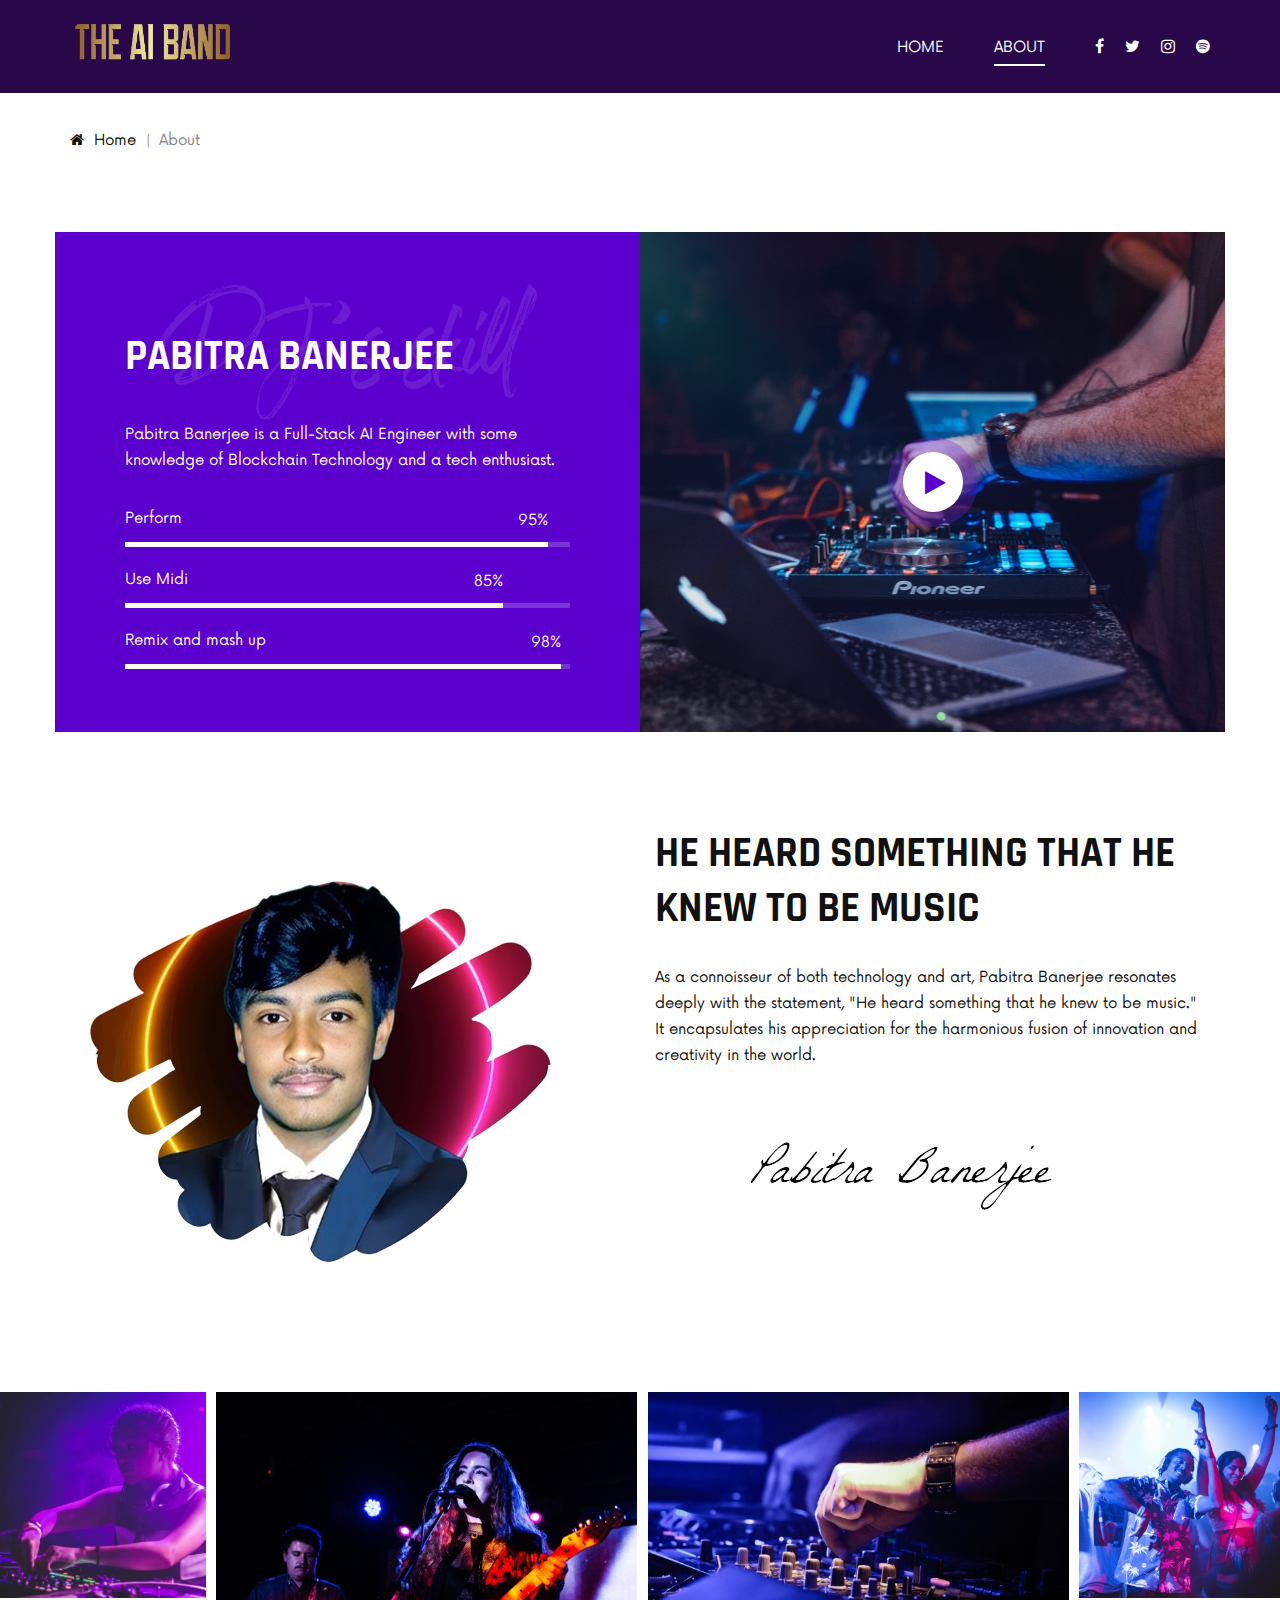
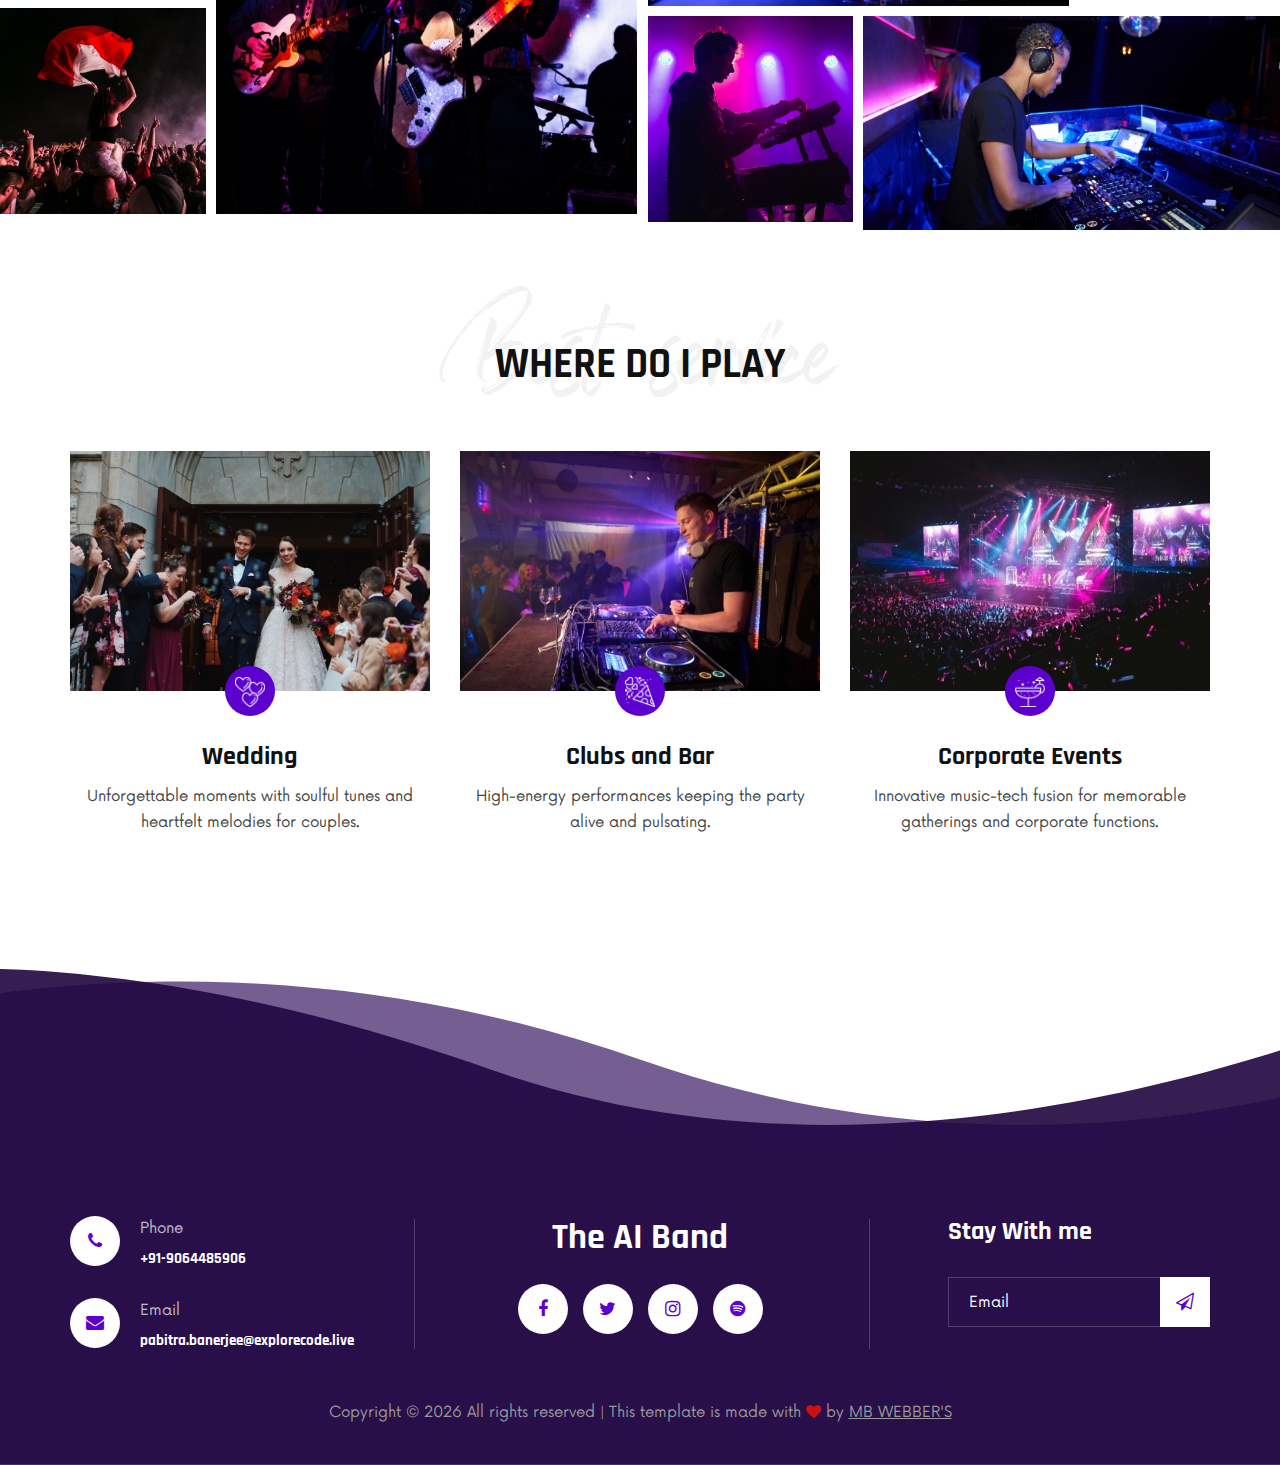
==== commit c05dd61e: ".htaccess file upload" ====
--- a/about.html
+++ b/about.html
@@ -58,26 +58,26 @@
             <div class="row">
                 <div class="col-lg-2 col-md-2">
                     <div class="header__logo">
-                        <a href="./index.html"><img src="img/logo.png" alt=""></a>
+                        <a href="./index"><img src="img/logo.png" alt=""></a>
                     </div>
                 </div>
                 <div class="col-lg-10 col-md-10">
                     <div class="header__nav">
                         <nav class="header__menu mobile-menu">
                             <ul>
-                                <li><a href="./index.html">Home</a></li>
-                                <li class="active"><a href="./about.html">About</a></li>
-                                <!-- <li><a href="./discography.html">Discography</a></li>
-                                <li><a href="./tours.html">Tours</a></li>
-                                <li><a href="./videos.html">Videos</a></li>
+                                <li><a href="./index">Home</a></li>
+                                <li class="active"><a href="./about">About</a></li>
+                                <!-- <li><a href="./discography">Discography</a></li>
+                                <li><a href="./tours">Tours</a></li>
+                                <li><a href="./videos">Videos</a></li>
                                 <li><a href="#">Pages</a>
                                     <ul class="dropdown">
-                                        <li><a href="./about.html">About</a></li>
-                                        <li><a href="./blog.html">Blog</a></li>
-                                        <li><a href="./blog-details.html">Blog Details</a></li>
+                                        <li><a href="./about">About</a></li>
+                                        <li><a href="./blog">Blog</a></li>
+                                        <li><a href="./blog-details">Blog Details</a></li>
                                     </ul>
                                 </li>
-                                <li><a href="./contact.html">Contact</a></li> -->
+                                <li><a href="./contact">Contact</a></li> -->
                             </ul>
                         </nav>
                         <div class="header__right__social">
@@ -102,7 +102,7 @@
             <div class="row">
                 <div class="col-lg-12">
                     <div class="breadcrumb__links">
-                        <a href="./index.html"><i class="fa fa-home"></i> Home</a>
+                        <a href="./index"><i class="fa fa-home"></i> Home</a>
                         <span>About</span>
                     </div>
                 </div>
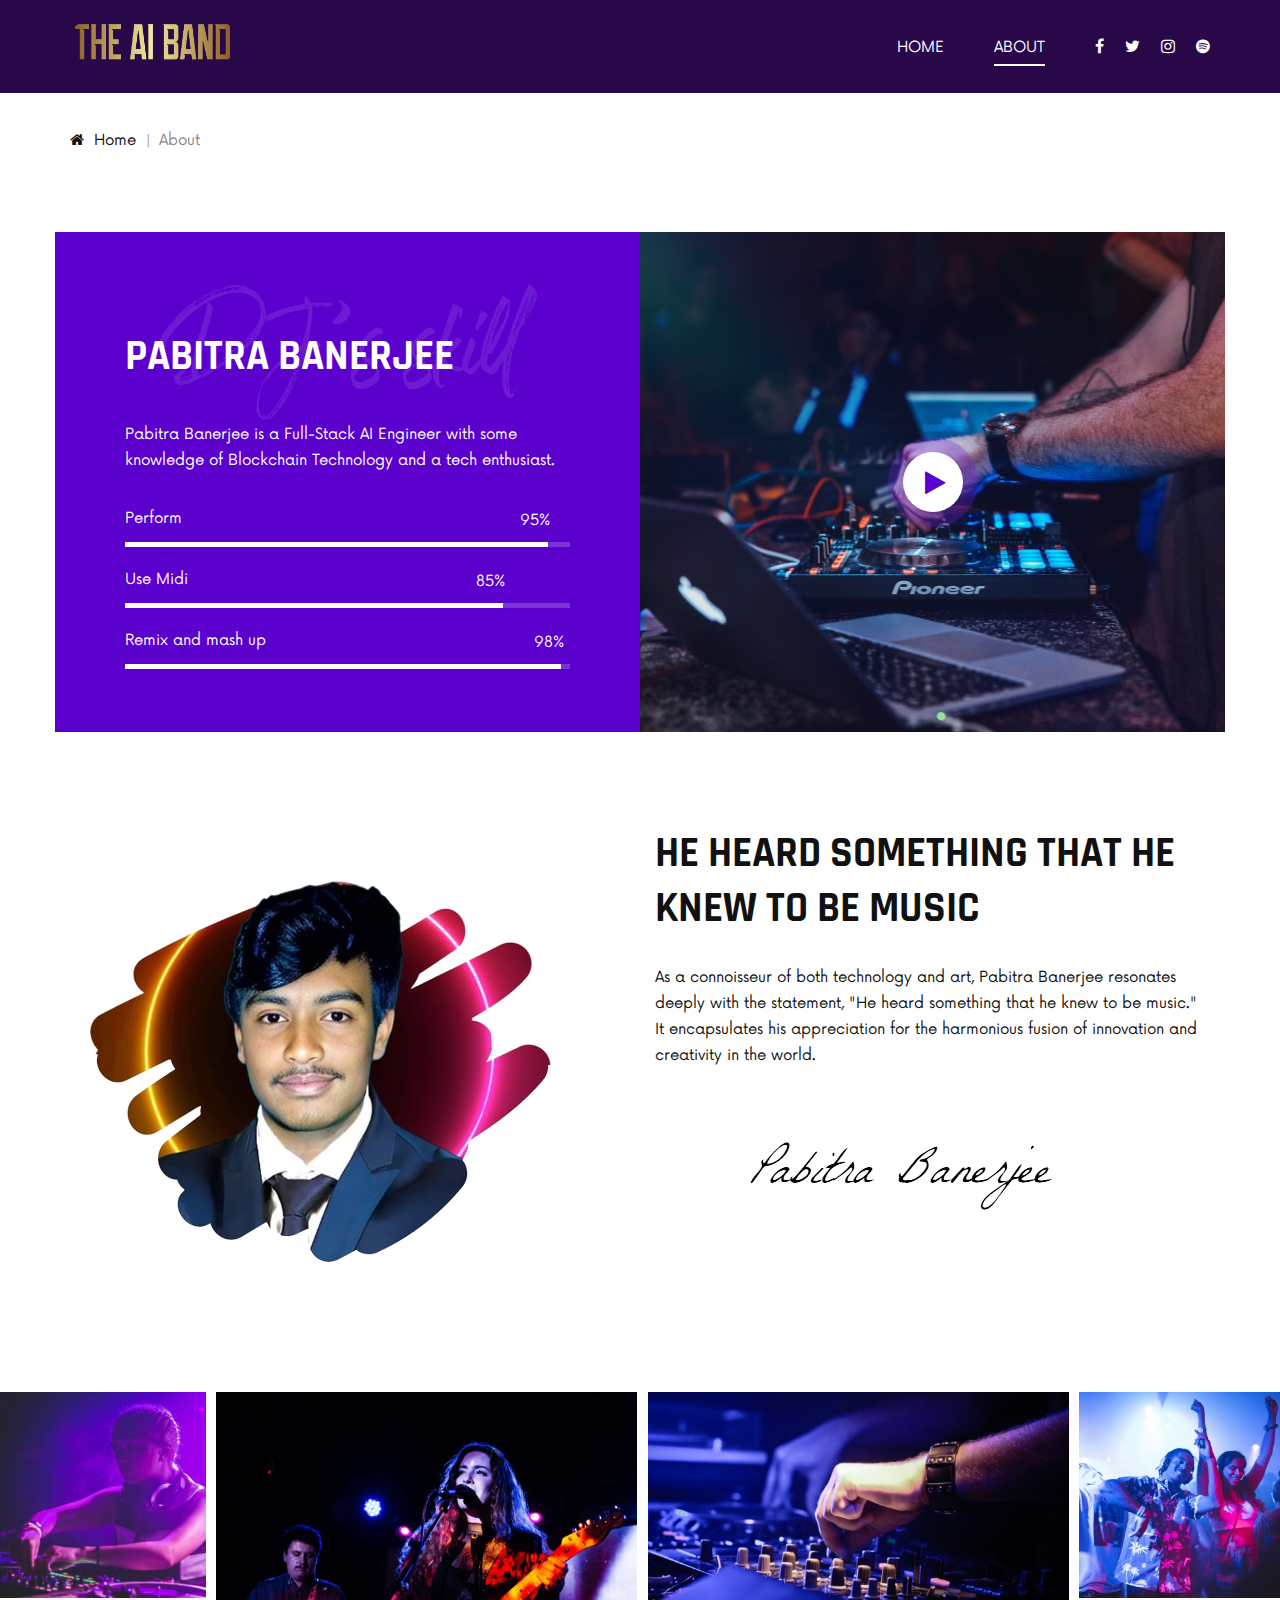
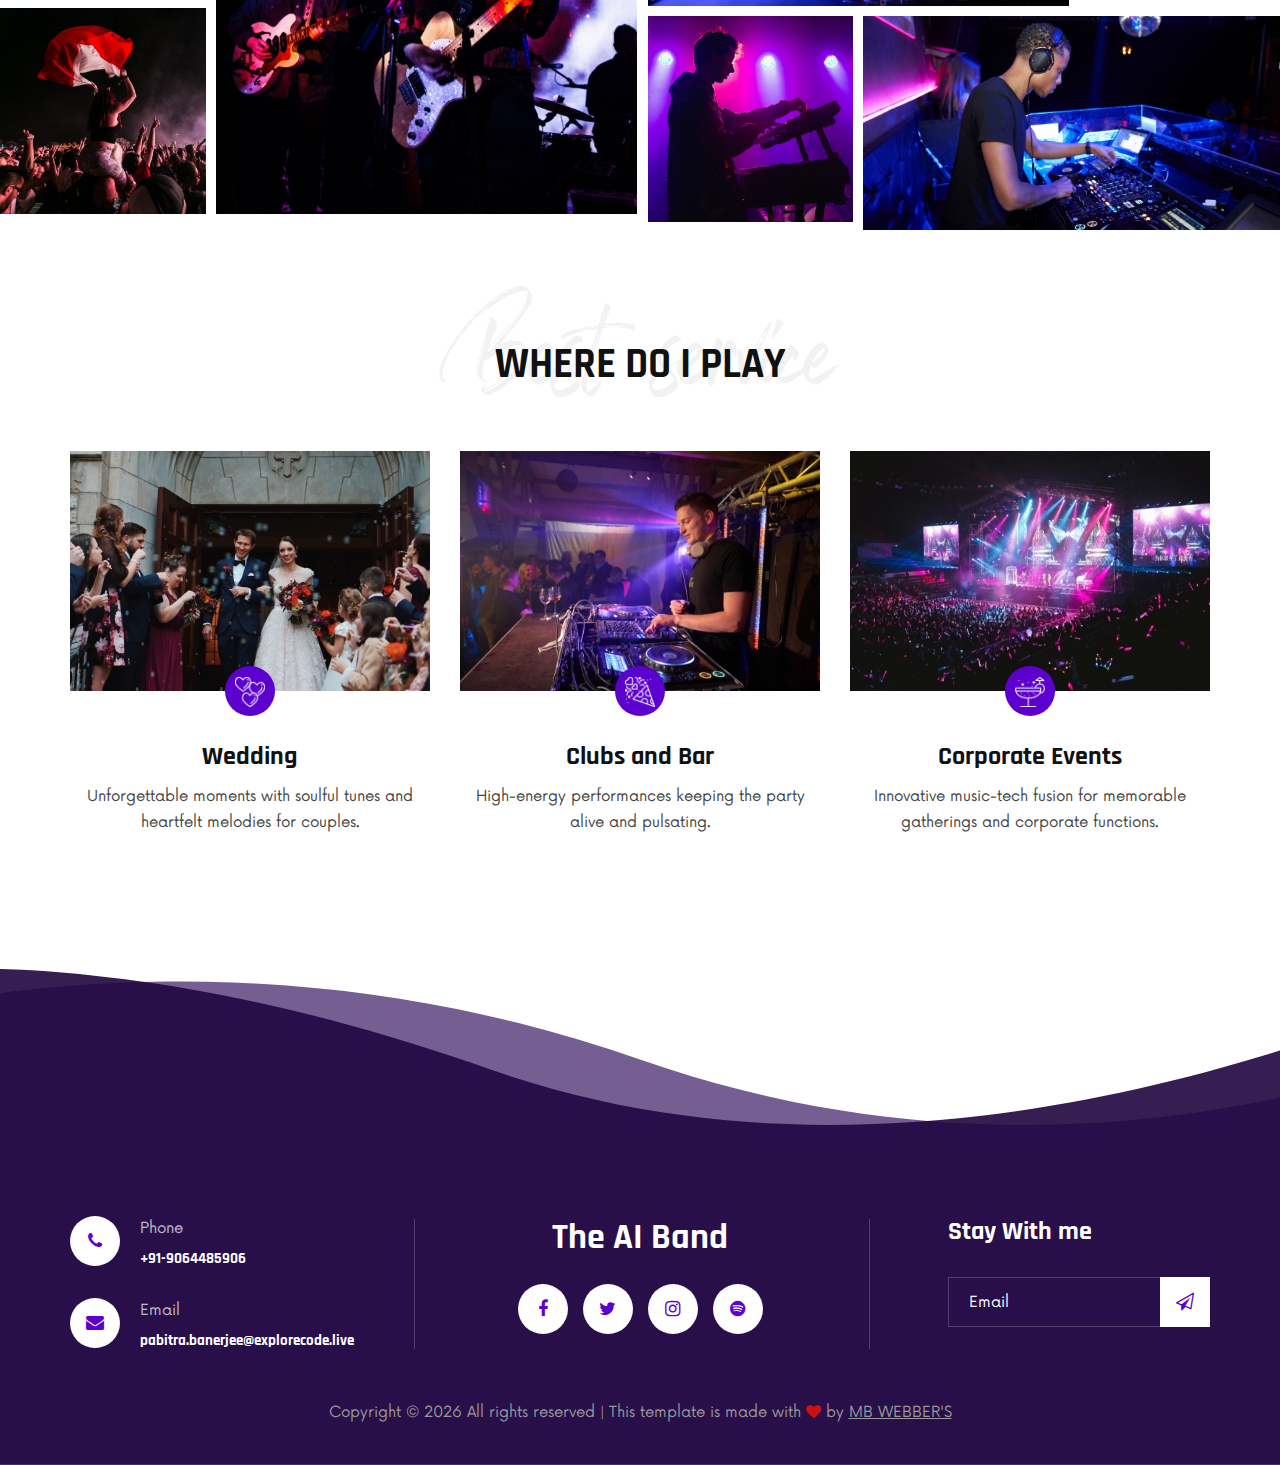
==== commit 0874f24a: "SEO Update" ====
--- a/about.html
+++ b/about.html
@@ -39,7 +39,7 @@
     <meta property="og:title" content="The AI Band">
     <meta property="og:description"
         content="Innovative music-tech fusion for memorable gatherings and corporate functions.">
-    <meta property="og:image" content="https://pabitrabanerjee.me/The-AI-Band/images/favicon.png">
+    <meta property="og:image" content="https://pabitrabanerjee.me/The-AI-Band/img/favicon.png">
     <meta property="og:url" content="https://pabitrabanerjee.me/The-AI-Band">
     <meta property="og:type" content="website">
     <meta property="og:locale" content="en_US">
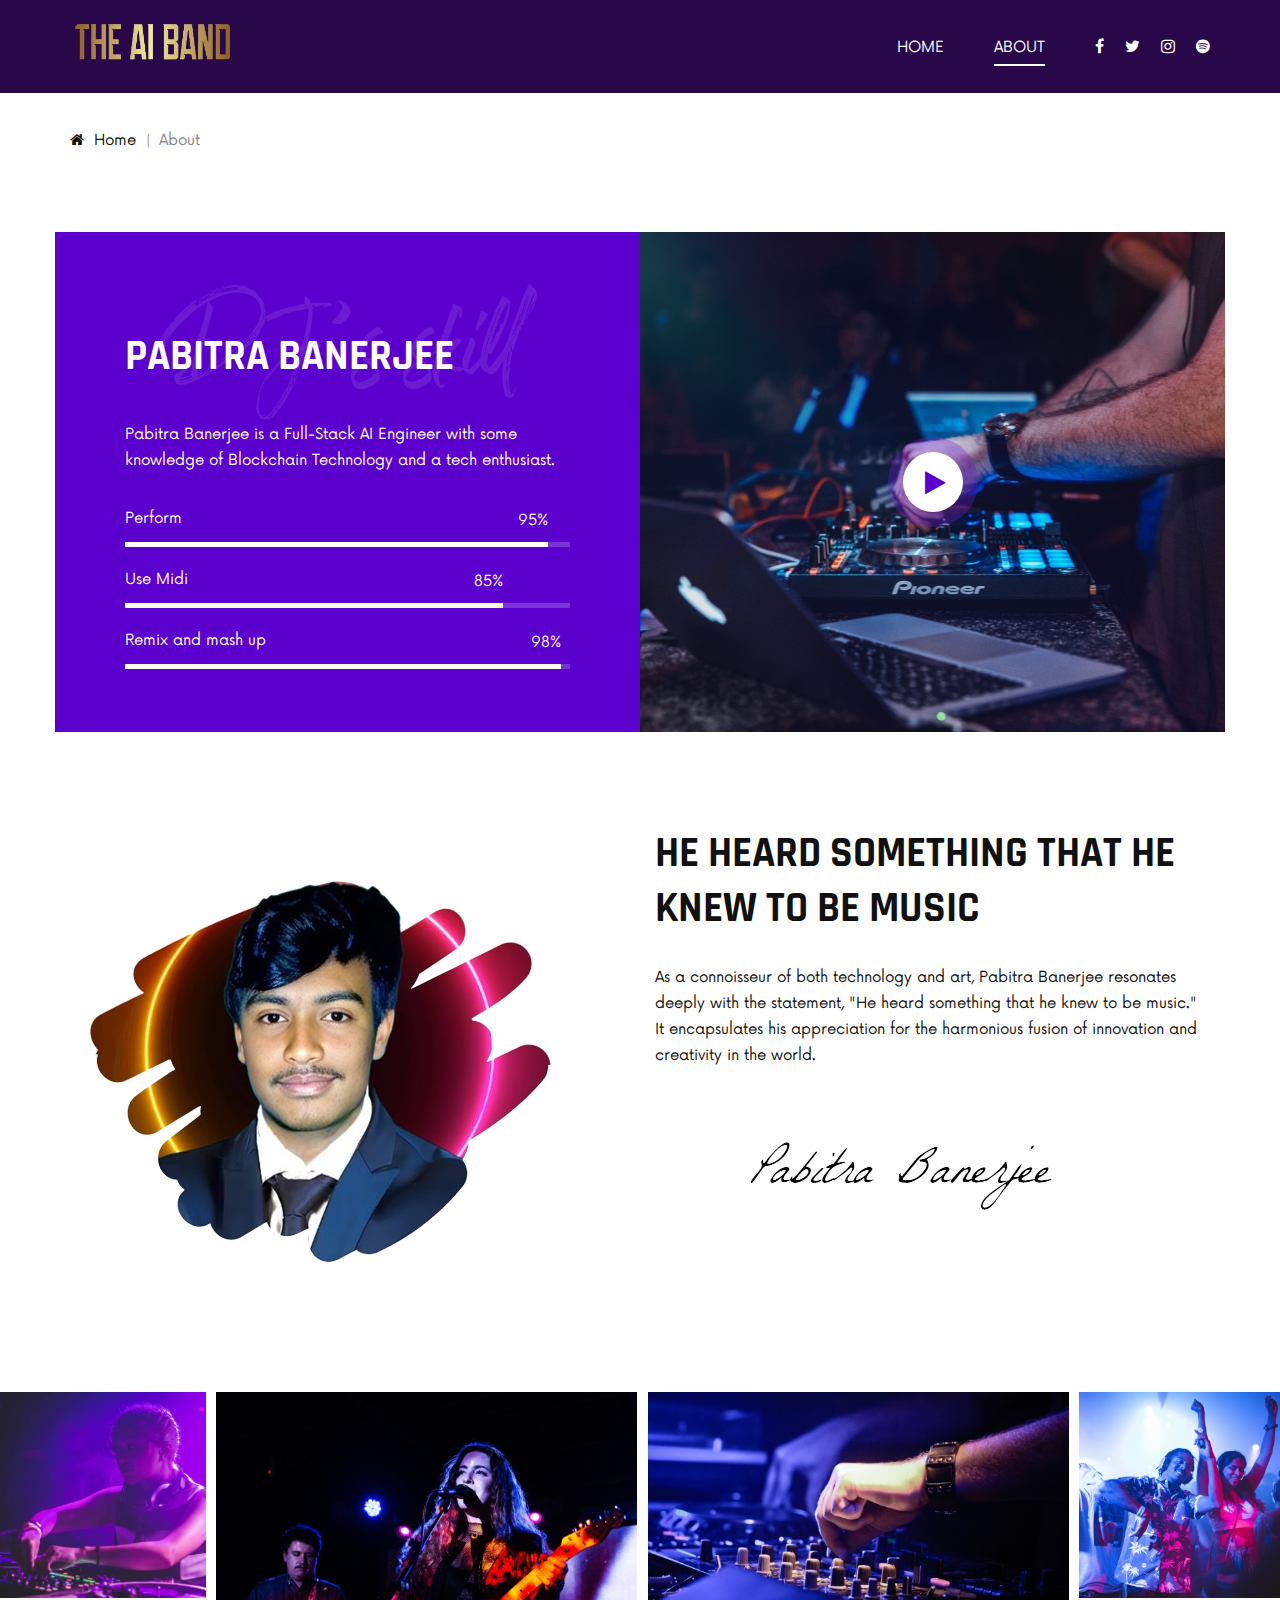
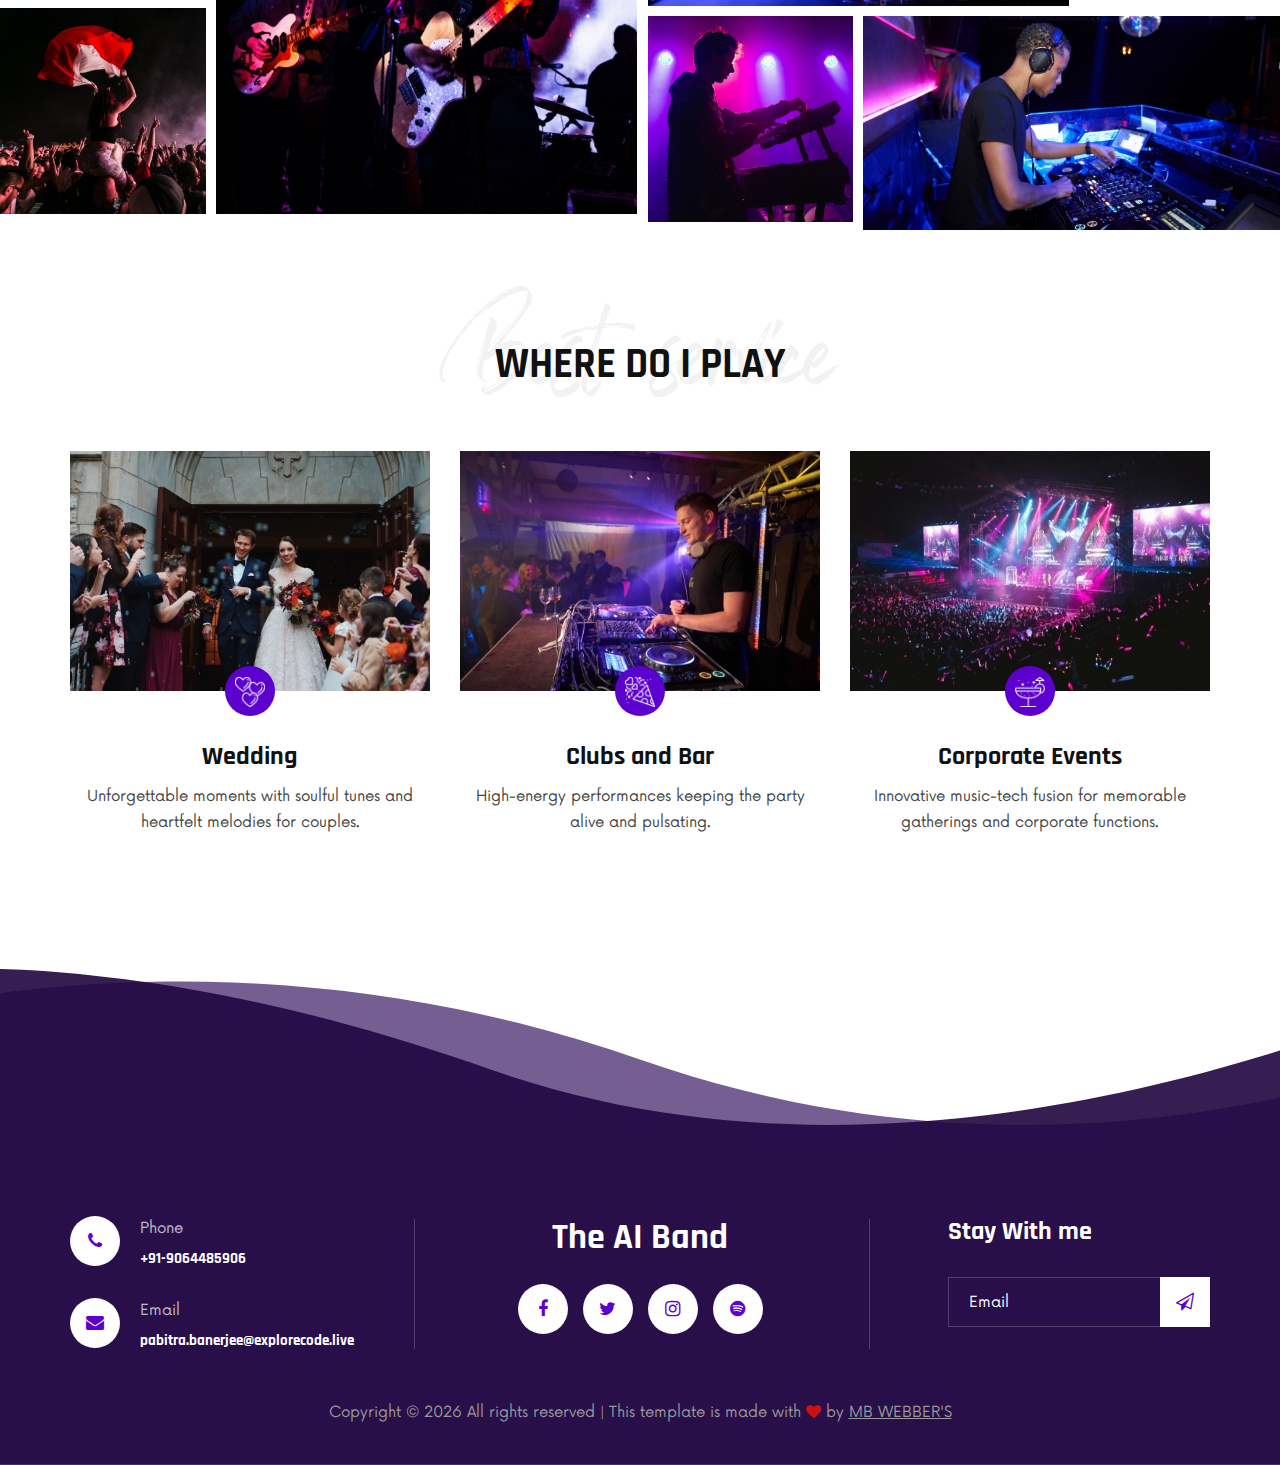
==== commit c189943f: "Songs-Page Added" ====
--- a/about.html
+++ b/about.html
@@ -58,7 +58,7 @@
             <div class="row">
                 <div class="col-lg-2 col-md-2">
                     <div class="header__logo">
-                        <a href="./index"><img src="img/logo.png" alt=""></a>
+                        <a href="./index"><img src="img/logo.png" alt="" class="logo-name"></a>
                     </div>
                 </div>
                 <div class="col-lg-10 col-md-10">
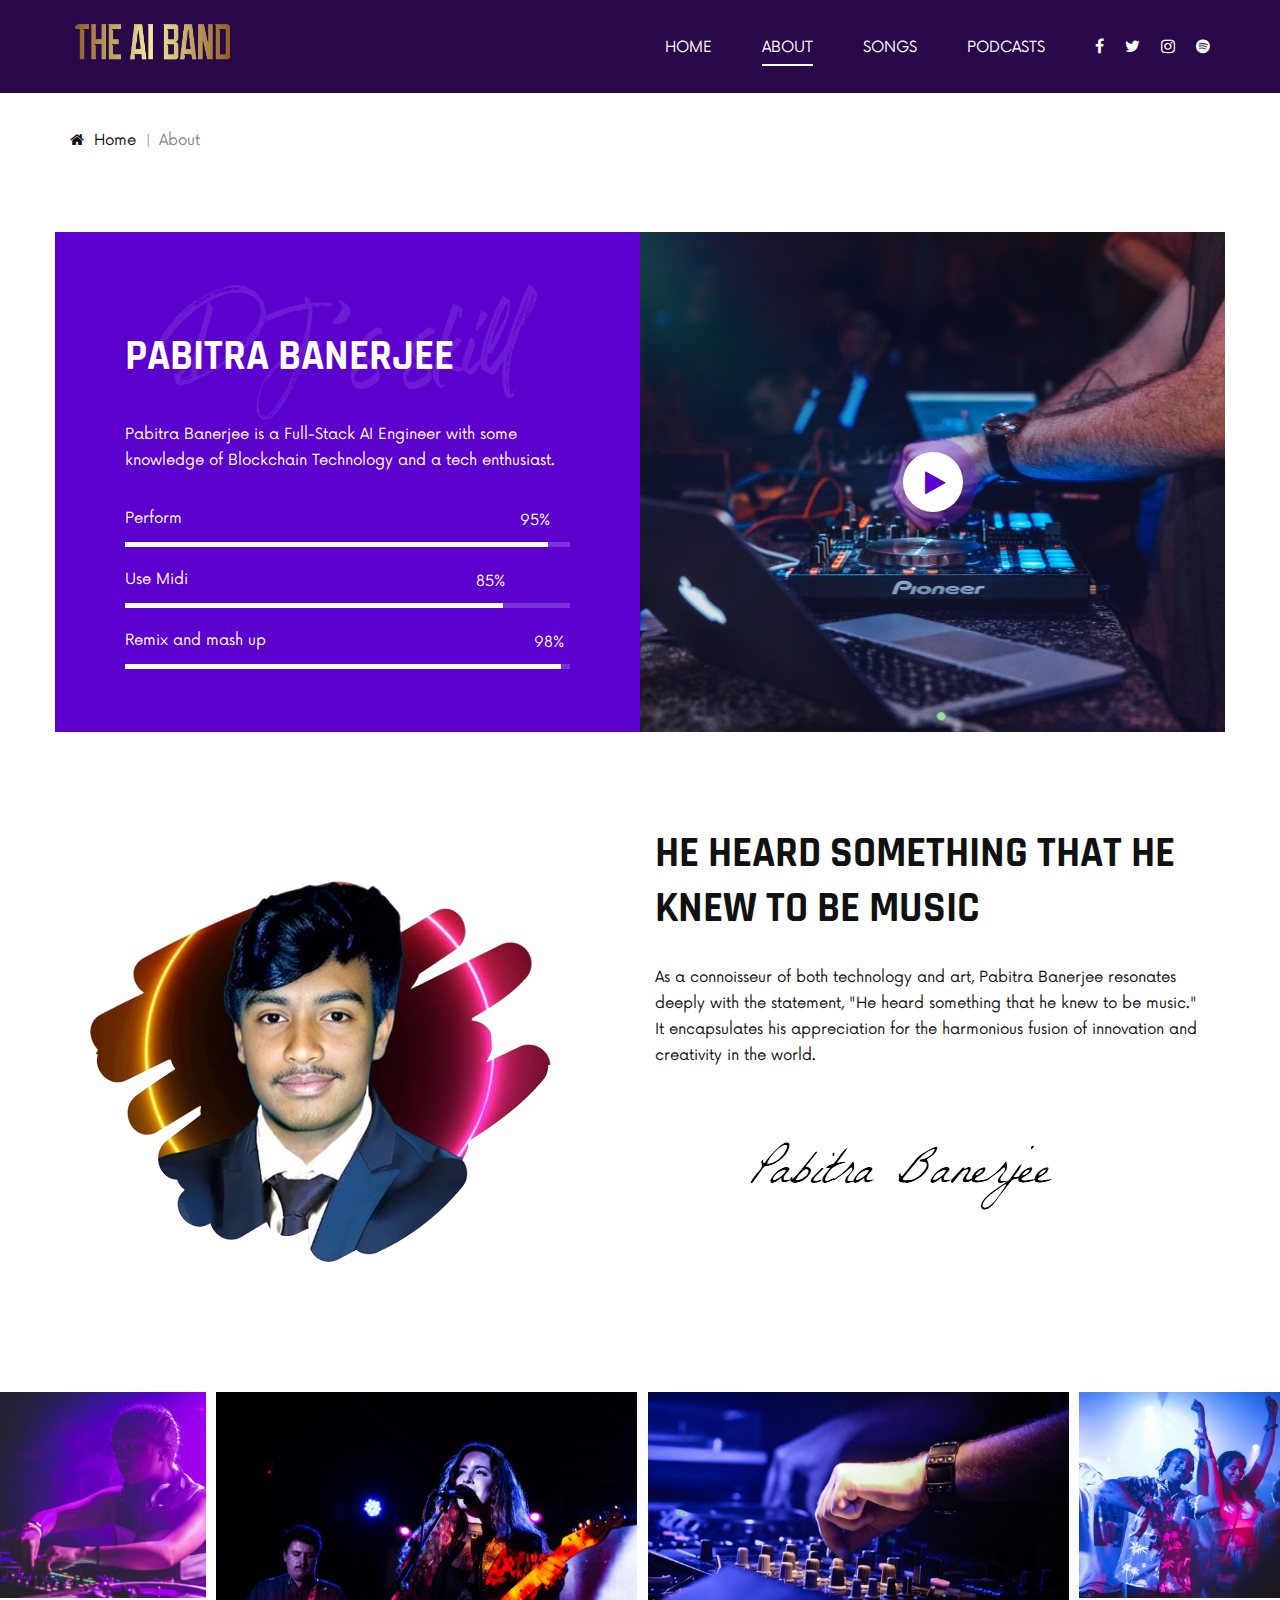
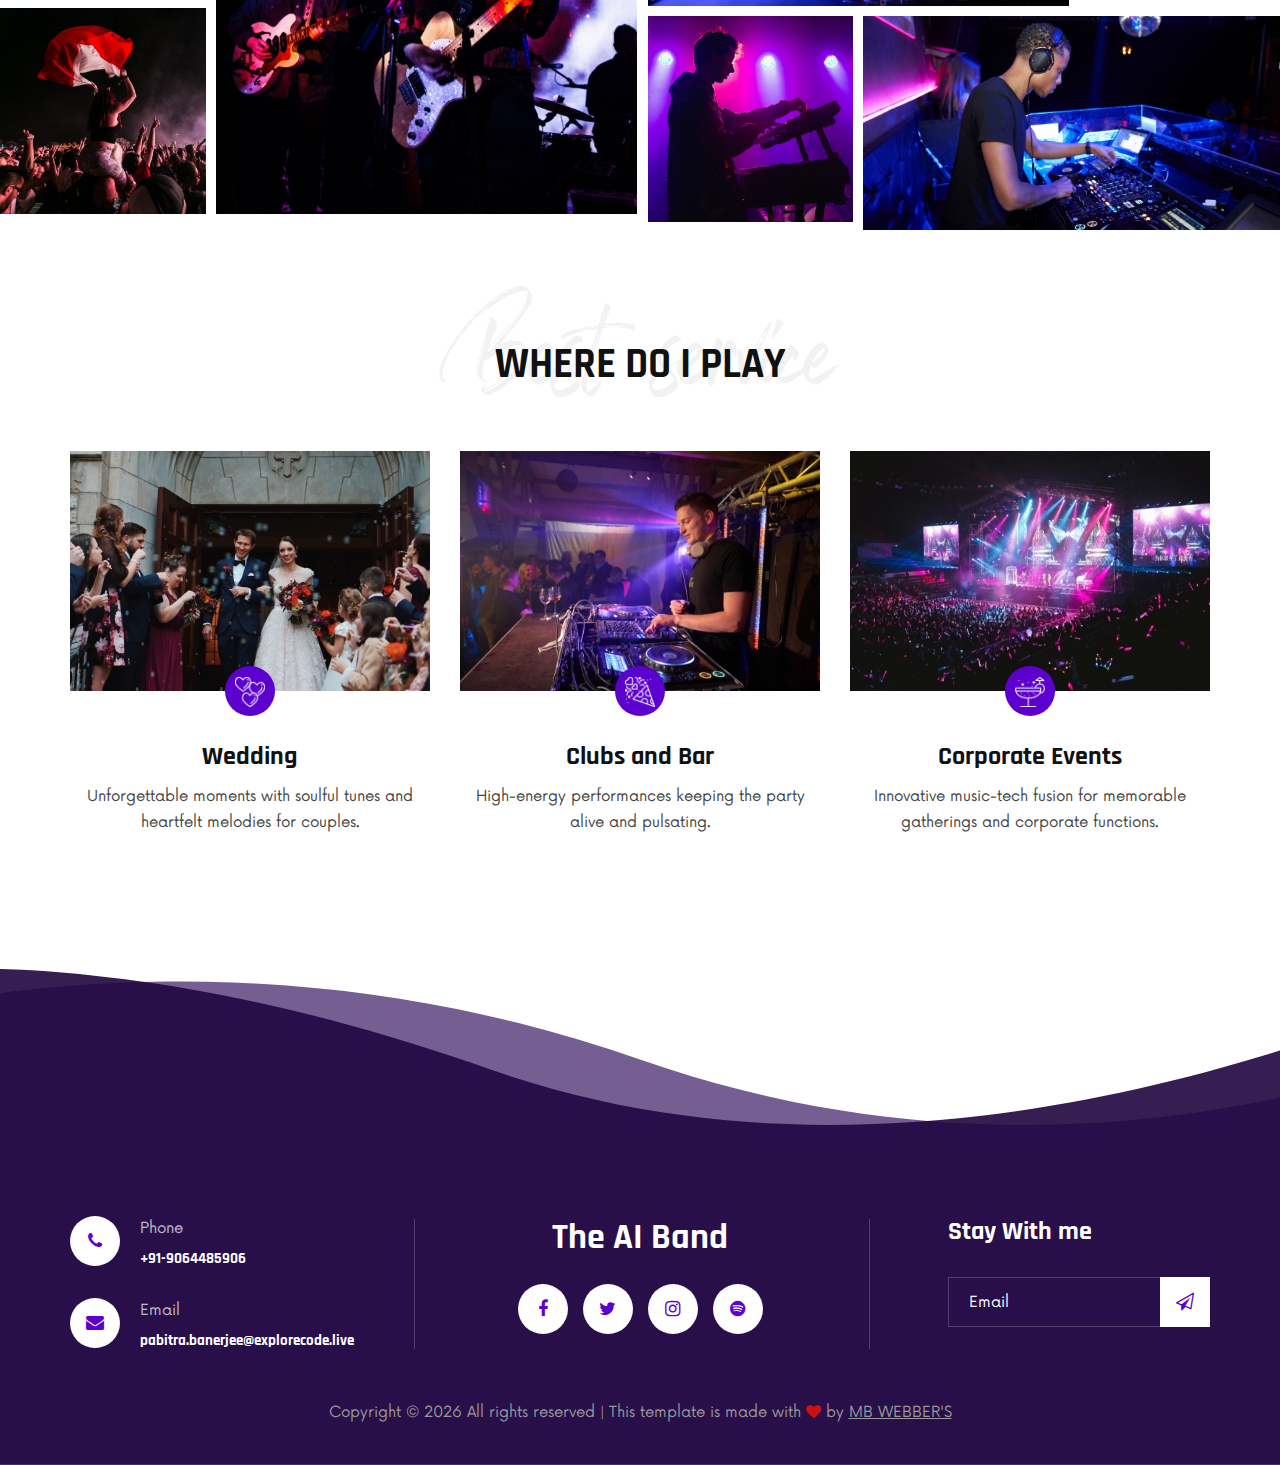
==== commit b6e828bd: "Podcast Page Fixed" ====
--- a/about.html
+++ b/about.html
@@ -67,6 +67,8 @@
                             <ul>
                                 <li><a href="./index">Home</a></li>
                                 <li class="active"><a href="./about">About</a></li>
+                                <li><a href="./all-songs">Songs</a></li>
+                                <li><a href="./podcasts">Podcasts</a></li>
                                 <!-- <li><a href="./discography">Discography</a></li>
                                 <li><a href="./tours">Tours</a></li>
                                 <li><a href="./videos">Videos</a></li>
